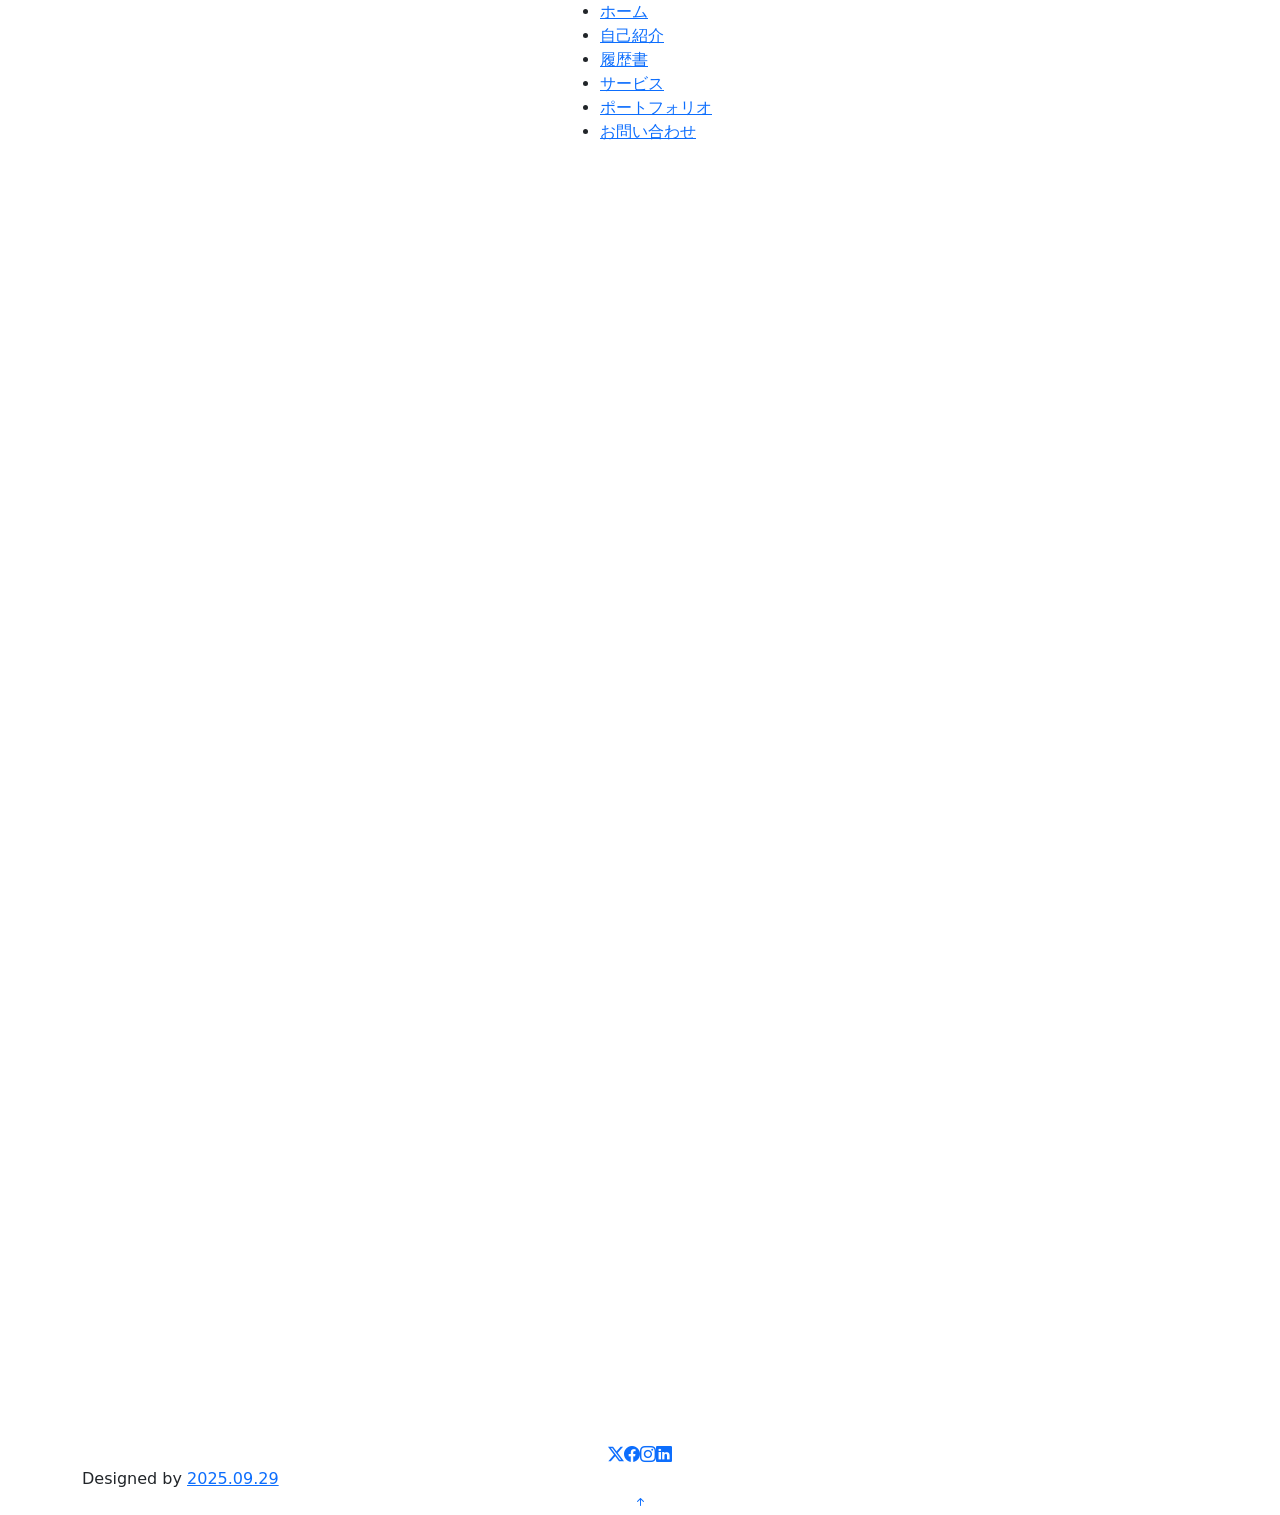
==== index.html @ 62b6b32b "2025/09/30 ポートホリオ完成" ====
<!DOCTYPE html>
<html lang="en">

<head>
  <meta charset="utf-8">
  <meta content="width=device-width, initial-scale=1.0" name="viewport">
  <title>MK-IT</title>
  <meta name="description" content="">
  <meta name="keywords" content="">

  <!-- Favicons -->
  <link href="assets/img/favicon.png" rel="icon">
  <link href="assets/img/apple-touch-icon.png" rel="apple-touch-icon">

  <!-- Fonts -->
  <link href="https://fonts.googleapis.com" rel="preconnect">
  <link href="https://fonts.gstatic.com" rel="preconnect" crossorigin>
  <link href="https://fonts.googleapis.com/css2?family=Roboto:ital,wght@0,100;0,300;0,400;0,500;0,700;0,900;1,100;1,300;1,400;1,500;1,700;1,900&family=Poppins:ital,wght@0,100;0,200;0,300;0,400;0,500;0,600;0,700;0,800;0,900;1,100;1,200;1,300;1,400;1,500;1,600;1,700;1,800;1,900&family=Raleway:ital,wght@0,100;0,200;0,300;0,400;0,500;0,600;0,700;0,800;0,900;1,100;1,200;1,300;1,400;1,500;1,600;1,700;1,800;1,900&display=swap" rel="stylesheet">

  <!-- Vendor CSS Files -->
  <link href="assets/vendor/bootstrap/css/bootstrap.min.css" rel="stylesheet">
  <link href="assets/vendor/bootstrap-icons/bootstrap-icons.css" rel="stylesheet">
  <link href="assets/vendor/aos/aos.css" rel="stylesheet">
  <link href="assets/vendor/swiper/swiper-bundle.min.css" rel="stylesheet">
  <link href="assets/vendor/glightbox/css/glightbox.min.css" rel="stylesheet">

  <!-- Main CSS File -->
  <link href="assets/css/main.css" rel="stylesheet">

  <!-- =======================================================
  * Template Name: Kelly
  * Template URL: https://bootstrapmade.com/kelly-free-bootstrap-cv-resume-html-template/
  * Updated: Aug 07 2024 with Bootstrap v5.3.3
  * Author: BootstrapMade.com
  * License: https://bootstrapmade.com/license/
  ======================================================== -->
</head>

<body class="index-page">

  <header id="header" class="header d-flex align-items-center light-background sticky-top">
    <div class="container-fluid position-relative d-flex align-items-center justify-content-between">

      <a href="index.html" class="logo d-flex align-items-center me-auto me-xl-0">
        <!-- Uncomment the line below if you also wish to use an image logo -->
        <!-- <img src="assets/img/logo.png" alt=""> -->
        <!-- <h1 class="sitename">川津実結</h1> -->
      </a>

      <nav id="navmenu" class="navmenu">
        <ul>
          <li><a href="index.html" class="active">ホーム</a></li>
          <li><a href="about.html">自己紹介</a></li>
          <li><a href="resume.html">履歴書</a></li>
          <li><a href="services.html">サービス</a></li>
          <li><a href="portfolio.html">ポートフォリオ</a></li>
          <li><a href="contact.html">お問い合わせ</a></li>
        </ul>
        <i class="mobile-nav-toggle d-xl-none bi bi-list"></i>
      </nav>

      <div class="header-social-links">
        <!-- <a href="#" class="twitter"><i class="bi bi-twitter-x"></i></a>
        <a href="#" class="facebook"><i class="bi bi-facebook"></i></a>
        <a href="#" class="instagram"><i class="bi bi-instagram"></i></a>
        <a href="#" class="linkedin"><i class="bi bi-linkedin"></i></a> -->
      </div>
    </div>
  </header>

  <main class="main">

    <!-- Hero Section -->
    <section id="hero" class="hero section">

      <img src="assets/img/hero-bg.jpg" alt="" data-aos="fade-in">

      <div class="container text-center" data-aos="zoom-out" data-aos-delay="100">
        <div class="row justify-content-center">
          <div class="col-lg-8">
            <h2>川津実結</h2>
            <p>元バックオフィス責任者からエンジニアへ｜ビジネス視点 × 技術力</p>
            <a href="about.html" class="btn-get-started">自己紹介</a>
          </div>
        </div>
      </div>

    </section><!-- /Hero Section -->

  </main>

  <footer id="footer" class="footer light-background">

    <div class="container">
      <!-- <div class="copyright text-center ">
        <p>© <span>Copyright</span> <strong class="px-1 sitename">Kelly</strong> <span>All Rights Reserved<br></span></p>
      </div> -->
      <div class="social-links d-flex justify-content-center">
        <a href=""><i class="bi bi-twitter-x"></i></a>
        <a href=""><i class="bi bi-facebook"></i></a>
        <a href=""><i class="bi bi-instagram"></i></a>
        <a href=""><i class="bi bi-linkedin"></i></a>
      </div>
      <div class="credits">
        <!-- All the links in the footer should remain intact. -->
        <!-- You can delete the links only if you've purchased the pro version. -->
        <!-- Licensing information: https://bootstrapmade.com/license/ -->
        <!-- Purchase the pro version with working PHP/AJAX contact form: [buy-url] -->
        Designed by <a href="https://bootstrapmade.com/">2025.09.29</a>
      </div>
    </div>

  </footer>

  <!-- Scroll Top -->
  <a href="#" id="scroll-top" class="scroll-top d-flex align-items-center justify-content-center"><i class="bi bi-arrow-up-short"></i></a>

  <!-- Preloader -->
  <div id="preloader"></div>

  <!-- Vendor JS Files -->
  <script src="assets/vendor/bootstrap/js/bootstrap.bundle.min.js"></script>
  <script src="assets/vendor/php-email-form/validate.js"></script>
  <script src="assets/vendor/aos/aos.js"></script>
  <script src="assets/vendor/waypoints/noframework.waypoints.js"></script>
  <script src="assets/vendor/purecounter/purecounter_vanilla.js"></script>
  <script src="assets/vendor/swiper/swiper-bundle.min.js"></script>
  <script src="assets/vendor/glightbox/js/glightbox.min.js"></script>
  <script src="assets/vendor/imagesloaded/imagesloaded.pkgd.min.js"></script>
  <script src="assets/vendor/isotope-layout/isotope.pkgd.min.js"></script>

  <!-- Main JS File -->
  <script src="assets/js/main.js"></script>

</body>

</html>
---- assets/css/main.css ----
/**
* Template Name: Kelly
* Template URL: https://bootstrapmade.com/kelly-free-bootstrap-cv-resume-html-template/
* Updated: Aug 07 2024 with Bootstrap v5.3.3
* Author: BootstrapMade.com
* License: https://bootstrapmade.com/license/
*/

/*--------------------------------------------------------------
# Font & Color Variables
# Help: https://bootstrapmade.com/color-system/
--------------------------------------------------------------*/
/* Fonts */
:root {
  --default-font: "Roboto",  system-ui, -apple-system, "Segoe UI", Roboto, "Helvetica Neue", Arial, "Noto Sans", "Liberation Sans", sans-serif, "Apple Color Emoji", "Segoe UI Emoji", "Segoe UI Symbol", "Noto Color Emoji";
  --heading-font: "Raleway",  sans-serif;
  --nav-font: "Poppins",  sans-serif;
}

/* Global Colors - The following color variables are used throughout the website. Updating them here will change the color scheme of the entire website */
:root { 
  --background-color: #ffffff; /* Background color for the entire website, including individual sections */
  --default-color: #444444; /* Default color used for the majority of the text content across the entire website */
  --heading-color: #222222; /* Color for headings, subheadings and title throughout the website */
  --accent-color: #34b7a7; /* Accent color that represents your brand on the website. It's used for buttons, links, and other elements that need to stand out */
  --surface-color: #ffffff; /* The surface color is used as a background of boxed elements within sections, such as cards, icon boxes, or other elements that require a visual separation from the global background. */
  --contrast-color: #ffffff; /* Contrast color for text, ensuring readability against backgrounds of accent, heading, or default colors. */
}

/* Nav Menu Colors - The following color variables are used specifically for the navigation menu. They are separate from the global colors to allow for more customization options */
:root {
  --nav-color: #444444;  /* The default color of the main navmenu links */
  --nav-hover-color: #34b7a7; /* Applied to main navmenu links when they are hovered over or active */
  --nav-mobile-background-color: #ffffff; /* Used as the background color for mobile navigation menu */
  --nav-dropdown-background-color: #ffffff; /* Used as the background color for dropdown items that appear when hovering over primary navigation items */
  --nav-dropdown-color: #444444; /* Used for navigation links of the dropdown items in the navigation menu. */
  --nav-dropdown-hover-color: #34b7a7; /* Similar to --nav-hover-color, this color is applied to dropdown navigation links when they are hovered over. */
}

/* Color Presets - These classes override global colors when applied to any section or element, providing reuse of the sam color scheme. */

.light-background {
  --background-color: #e9e8e6;
  --surface-color: #ffffff;
}

.dark-background {
  --background-color: #060606;
  --default-color: #ffffff;
  --heading-color: #ffffff;
  --surface-color: #252525;
  --contrast-color: #ffffff;
}

/* Smooth scroll */
:root {
  scroll-behavior: smooth;
}

/*--------------------------------------------------------------
# General Styling & Shared Classes
--------------------------------------------------------------*/
body {
  color: var(--default-color);
  background-color: var(--background-color);
  font-family: var(--default-font);
}

a {
  color: var(--accent-color);
  text-decoration: none;
  transition: 0.3s;
}

a:hover {
  color: color-mix(in srgb, var(--accent-color), transparent 25%);
  text-decoration: none;
}

h1,
h2,
h3,
h4,
h5,
h6 {
  color: var(--heading-color);
  font-family: var(--heading-font);
}

/* PHP Email Form Messages
------------------------------*/
.php-email-form .error-message {
  display: none;
  background: #df1529;
  color: #ffffff;
  text-align: left;
  padding: 15px;
  margin-bottom: 24px;
  font-weight: 600;
}

.php-email-form .sent-message {
  display: none;
  color: #ffffff;
  background: #059652;
  text-align: center;
  padding: 15px;
  margin-bottom: 24px;
  font-weight: 600;
}

.php-email-form .loading {
  display: none;
  background: var(--surface-color);
  text-align: center;
  padding: 15px;
  margin-bottom: 24px;
}

.php-email-form .loading:before {
  content: "";
  display: inline-block;
  border-radius: 50%;
  width: 24px;
  height: 24px;
  margin: 0 10px -6px 0;
  border: 3px solid var(--accent-color);
  border-top-color: var(--surface-color);
  animation: php-email-form-loading 1s linear infinite;
}

@keyframes php-email-form-loading {
  0% {
    transform: rotate(0deg);
  }

  100% {
    transform: rotate(360deg);
  }
}

/*--------------------------------------------------------------
# Global Header
--------------------------------------------------------------*/
.header {
  color: var(--default-color);
  background-color: var(--background-color);
  padding: 15px 0;
  transition: all 0.5s;
  z-index: 997;
  box-shadow: 0px 0 18px rgba(0, 0, 0, 0.1);
}

.header .logo {
  line-height: 1;
}

.header .logo img {
  max-height: 36px;
  margin-right: 8px;
}

.header .logo h1 {
  font-size: 32px;
  margin: 0;
  font-weight: 300;
  text-transform: uppercase;
  color: var(--heading-color);
}

.header .header-social-links {
  padding-right: 15px;
}

.header .header-social-links a {
  color: color-mix(in srgb, var(--default-color), transparent 40%);
  padding-left: 6px;
  display: inline-block;
  transition: 0.3s;
  font-size: 16px;
}

.header .header-social-links a:hover {
  color: var(--accent-color);
}

.header .header-social-links a i {
  line-height: 0px;
}

@media (max-width: 1200px) {
  .header .logo {
    order: 1;
  }

  .header .header-social-links {
    order: 2;
  }

  .header .navmenu {
    order: 3;
  }
}

/*--------------------------------------------------------------
# Navigation Menu
--------------------------------------------------------------*/
/* Desktop Navigation */
@media (min-width: 1200px) {
  .navmenu {
    padding: 0;
  }

  .navmenu ul {
    margin: 0;
    padding: 0;
    display: flex;
    list-style: none;
    align-items: center;
  }

  .navmenu li {
    position: relative;
  }

  .navmenu>ul>li {
    white-space: nowrap;
    padding: 15px 14px;
  }

  .navmenu>ul>li:last-child {
    padding-right: 0;
  }

  .navmenu a,
  .navmenu a:focus {
    color: var(--nav-color);
    font-size: 15px;
    padding: 0 2px;
    font-family: var(--nav-font);
    font-weight: 400;
    display: flex;
    align-items: center;
    justify-content: space-between;
    white-space: nowrap;
    transition: 0.3s;
    position: relative;
  }

  .navmenu a i,
  .navmenu a:focus i {
    font-size: 12px;
    line-height: 0;
    margin-left: 5px;
    transition: 0.3s;
  }

  .navmenu>ul>li>a:before {
    content: "";
    position: absolute;
    height: 2px;
    bottom: -6px;
    left: 0;
    background-color: var(--nav-hover-color);
    visibility: hidden;
    width: 0px;
    transition: all 0.3s ease-in-out 0s;
  }

  .navmenu a:hover:before,
  .navmenu li:hover>a:before,
  .navmenu .active:before {
    visibility: visible;
    width: 25px;
  }

  .navmenu li:hover>a,
  .navmenu .active,
  .navmenu .active:focus {
    color: var(--nav-hover-color);
  }

  .navmenu .dropdown ul {
    margin: 0;
    padding: 10px 0;
    background: var(--nav-dropdown-background-color);
    display: block;
    position: absolute;
    visibility: hidden;
    left: 14px;
    top: 130%;
    opacity: 0;
    transition: 0.3s;
    border-radius: 4px;
    z-index: 99;
    box-shadow: 0px 0px 30px rgba(0, 0, 0, 0.1);
  }

  .navmenu .dropdown ul li {
    min-width: 200px;
  }

  .navmenu .dropdown ul a {
    padding: 10px 20px;
    font-size: 15px;
    text-transform: none;
    color: var(--nav-dropdown-color);
  }

  .navmenu .dropdown ul a i {
    font-size: 12px;
  }

  .navmenu .dropdown ul a:hover,
  .navmenu .dropdown ul .active:hover,
  .navmenu .dropdown ul li:hover>a {
    color: var(--nav-dropdown-hover-color);
  }

  .navmenu .dropdown:hover>ul {
    opacity: 1;
    top: 100%;
    visibility: visible;
  }

  .navmenu .dropdown .dropdown ul {
    top: 0;
    left: -90%;
    visibility: hidden;
  }

  .navmenu .dropdown .dropdown:hover>ul {
    opacity: 1;
    top: 0;
    left: -100%;
    visibility: visible;
  }
}

/* Mobile Navigation */
@media (max-width: 1199px) {
  .mobile-nav-toggle {
    color: var(--nav-color);
    font-size: 28px;
    line-height: 0;
    margin-right: 10px;
    cursor: pointer;
    transition: color 0.3s;
  }

  .navmenu {
    padding: 0;
    z-index: 9997;
  }

  .navmenu ul {
    display: none;
    list-style: none;
    position: absolute;
    inset: 60px 20px 20px 20px;
    padding: 10px 0;
    margin: 0;
    border-radius: 6px;
    background-color: var(--nav-mobile-background-color);
    border: 1px solid color-mix(in srgb, var(--default-color), transparent 90%);
    box-shadow: none;
    overflow-y: auto;
    transition: 0.3s;
    z-index: 9998;
  }

  .navmenu a,
  .navmenu a:focus {
    color: var(--nav-dropdown-color);
    padding: 10px 20px;
    font-family: var(--nav-font);
    font-size: 17px;
    font-weight: 500;
    display: flex;
    align-items: center;
    justify-content: space-between;
    white-space: nowrap;
    transition: 0.3s;
  }

  .navmenu a i,
  .navmenu a:focus i {
    font-size: 12px;
    line-height: 0;
    margin-left: 5px;
    width: 30px;
    height: 30px;
    display: flex;
    align-items: center;
    justify-content: center;
    border-radius: 50%;
    transition: 0.3s;
    background-color: color-mix(in srgb, var(--accent-color), transparent 90%);
  }

  .navmenu a i:hover,
  .navmenu a:focus i:hover {
    background-color: var(--accent-color);
    color: var(--contrast-color);
  }

  .navmenu a:hover,
  .navmenu .active,
  .navmenu .active:focus {
    color: var(--nav-dropdown-hover-color);
  }

  .navmenu .active i,
  .navmenu .active:focus i {
    background-color: var(--accent-color);
    color: var(--contrast-color);
    transform: rotate(180deg);
  }

  .navmenu .dropdown ul {
    position: static;
    display: none;
    z-index: 99;
    padding: 10px 0;
    margin: 10px 20px;
    background-color: var(--nav-dropdown-background-color);
    transition: all 0.5s ease-in-out;
  }

  .navmenu .dropdown ul ul {
    background-color: rgba(33, 37, 41, 0.1);
  }

  .navmenu .dropdown>.dropdown-active {
    display: block;
    background-color: rgba(33, 37, 41, 0.03);
  }

  .mobile-nav-active {
    overflow: hidden;
  }

  .mobile-nav-active .mobile-nav-toggle {
    color: #fff;
    position: absolute;
    font-size: 32px;
    top: 15px;
    right: 15px;
    margin-right: 0;
    z-index: 9999;
  }

  .mobile-nav-active .navmenu {
    position: fixed;
    overflow: hidden;
    inset: 0;
    background: rgba(33, 37, 41, 0.8);
    transition: 0.3s;
  }

  .mobile-nav-active .navmenu>ul {
    display: block;
  }
}

/*--------------------------------------------------------------
# Global Footer
--------------------------------------------------------------*/
.footer {
  color: var(--default-color);
  background-color: var(--background-color);
  font-size: 14px;
  padding: 40px 0;
  position: relative;
}

.footer .copyright p {
  margin-bottom: 0;
}

.footer .social-links {
  margin-top: 20px;
}

.footer .social-links a {
  display: flex;
  align-items: center;
  justify-content: center;
  width: 40px;
  height: 40px;
  border-radius: 50%;
  border: 1px solid color-mix(in srgb, var(--default-color), transparent 50%);
  font-size: 16px;
  color: color-mix(in srgb, var(--default-color), transparent 50%);
  margin: 0 5px;
  transition: 0.3s;
}

.footer .social-links a:hover {
  color: var(--accent-color);
  border-color: var(--accent-color);
}

.footer .credits {
  margin-top: 10px;
  font-size: 13px;
  text-align: center;
}

/*--------------------------------------------------------------
# Preloader
--------------------------------------------------------------*/
#preloader {
  position: fixed;
  inset: 0;
  z-index: 9999;
  overflow: hidden;
  background-color: var(--background-color);
  transition: all 0.6s ease-out;
  width: 100%;
  height: 100vh;
}

#preloader:before,
#preloader:after {
  content: "";
  position: absolute;
  border: 4px solid var(--accent-color);
  border-radius: 50%;
  animation: animate-preloader 2s cubic-bezier(0, 0.2, 0.8, 1) infinite;
}

#preloader:after {
  animation-delay: -0.5s;
}

@keyframes animate-preloader {
  0% {
    width: 10px;
    height: 10px;
    top: calc(50% - 5px);
    left: calc(50% - 5px);
    opacity: 1;
  }

  100% {
    width: 72px;
    height: 72px;
    top: calc(50% - 36px);
    left: calc(50% - 36px);
    opacity: 0;
  }
}

/*--------------------------------------------------------------
# Scroll Top Button
--------------------------------------------------------------*/
.scroll-top {
  position: fixed;
  visibility: hidden;
  opacity: 0;
  right: 15px;
  bottom: -15px;
  z-index: 99999;
  background-color: var(--accent-color);
  width: 44px;
  height: 44px;
  border-radius: 50px;
  transition: all 0.4s;
}

.scroll-top i {
  font-size: 24px;
  color: var(--contrast-color);
  line-height: 0;
}

.scroll-top:hover {
  background-color: color-mix(in srgb, var(--accent-color), transparent 20%);
  color: var(--contrast-color);
}

.scroll-top.active {
  visibility: visible;
  opacity: 1;
  bottom: 15px;
}

/*--------------------------------------------------------------
# Disable aos animation delay on mobile devices
--------------------------------------------------------------*/
@media screen and (max-width: 768px) {
  [data-aos-delay] {
    transition-delay: 0 !important;
  }
}

/*--------------------------------------------------------------
# Global Page Titles & Breadcrumbs
--------------------------------------------------------------*/
.page-title {
  color: var(--default-color);
  background-color: var(--background-color);
  padding: 25px 0;
  position: relative;
  border-bottom: 1px solid color-mix(in srgb, var(--default-color), transparent 85%);
}

.page-title h1 {
  font-size: 24px;
  font-weight: 400;
}

.page-title .breadcrumbs ol {
  display: flex;
  flex-wrap: wrap;
  list-style: none;
  padding: 0;
  margin: 0;
  font-size: 14px;
  font-weight: 400;
}

.page-title .breadcrumbs ol li+li {
  padding-left: 10px;
}

.page-title .breadcrumbs ol li+li::before {
  content: "/";
  display: inline-block;
  padding-right: 10px;
  color: color-mix(in srgb, var(--default-color), transparent 70%);
}

/*--------------------------------------------------------------
# Global Sections
--------------------------------------------------------------*/
section,
.section {
  color: var(--default-color);
  background-color: var(--background-color);
  padding: 60px 0;
  scroll-margin-top: 100px;
  overflow: clip;
}

@media (max-width: 1199px) {

  section,
  .section {
    scroll-margin-top: 66px;
  }
}

/*--------------------------------------------------------------
# Global Section Titles
--------------------------------------------------------------*/
.section-title {
  text-align: center;
  padding-bottom: 60px;
  position: relative;
}

.section-title h2 {
  font-size: 32px;
  font-weight: 700;
  margin-bottom: 20px;
  padding-bottom: 20px;
  position: relative;
}

.section-title h2:after {
  content: "";
  position: absolute;
  display: block;
  width: 50px;
  height: 3px;
  background: var(--accent-color);
  left: 0;
  right: 0;
  bottom: 0;
  margin: auto;
}

.section-title p {
  margin-bottom: 0;
}

/*--------------------------------------------------------------
# Hero Section
--------------------------------------------------------------*/
.hero {
  width: 100%;
  min-height: calc(100vh - 82px);
  position: relative;
  padding: 80px 0;
  display: flex;
  align-items: center;
  justify-content: center;
}

@media (max-width: 1200px) {
  .hero {
    min-height: calc(100vh - 68px);
  }
}

.hero img {
  position: absolute;
  inset: 0;
  display: block;
  width: 100%;
  height: 100%;
  object-fit: cover;
  z-index: 1;
}

.hero .container {
  position: relative;
  z-index: 3;
}

.hero h2 {
  margin: 0;
  font-size: 48px;
  font-weight: 700;
}

.hero p {
  margin: 10px 0 0 0;
  font-size: 24px;
  color: var(--heading-color);
}

.hero .btn-get-started {
  color: var(--contrast-color);
  background: var(--accent-color);
  font-family: var(--heading-font);
  text-transform: uppercase;
  font-weight: 600;
  font-size: 12px;
  letter-spacing: 1px;
  display: inline-block;
  padding: 12px 40px;
  border-radius: 50px;
  transition: 0.5s;
  margin-top: 30px;
}

.hero .btn-get-started:hover {
  background: color-mix(in srgb, var(--accent-color) 90%, white 20%);
}

@media (max-width: 768px) {
  .hero h2 {
    font-size: 32px;
  }

  .hero p {
    font-size: 18px;
  }
}

/*--------------------------------------------------------------
# About Section
--------------------------------------------------------------*/
.about .content h2 {
  font-weight: 700;
  font-size: 24px;
}

.about .content ul {
  list-style: none;
  padding: 0;
}

.about .content ul li {
  margin-bottom: 20px;
  display: flex;
  align-items: center;
}

.about .content ul strong {
  margin-right: 10px;
}

.about .content ul i {
  font-size: 16px;
  margin-right: 5px;
  color: var(--accent-color);
  line-height: 0;
}

/*--------------------------------------------------------------
# Skills Section
--------------------------------------------------------------*/
.skills .progress {
  height: 60px;
  display: block;
  background: none;
  border-radius: 0;
}

.skills .progress .skill {
  color: var(--heading-color);
  padding: 0;
  margin: 0 0 6px 0;
  text-transform: uppercase;
  display: block;
  font-weight: 600;
  font-family: var(--heading-font);
}

.skills .progress .skill .val {
  float: right;
  font-style: normal;
}

.skills .progress-bar-wrap {
  background: color-mix(in srgb, var(--default-color), transparent 90%);
  height: 10px;
}

.skills .progress-bar {
  width: 1px;
  height: 10px;
  transition: 0.9s;
  background-color: var(--accent-color);
}

/*--------------------------------------------------------------
# Stats Section
--------------------------------------------------------------*/
.stats .stats-item {
  padding: 30px;
  width: 100%;
}

.stats .stats-item span {
  color: var(--heading-color);
  font-size: 48px;
  display: block;
  font-weight: 700;
  margin-bottom: 20px;
  padding-bottom: 20px;
  position: relative;
}

.stats .stats-item span:after {
  content: "";
  position: absolute;
  display: block;
  width: 25px;
  height: 3px;
  background: var(--accent-color);
  left: 0;
  right: 0;
  bottom: 0;
  margin: auto;
}

.stats .stats-item p {
  color: color-mix(in srgb, var(--default-color), transparent 40%);
  padding: 0;
  margin: 0;
  font-family: var(--heading-font);
  font-weight: 500;
}

/*--------------------------------------------------------------
# Testimonials Section
--------------------------------------------------------------*/
.testimonials .section-header {
  margin-bottom: 40px;
}

.testimonials .testimonials-carousel,
.testimonials .testimonials-slider {
  overflow: hidden;
}

.testimonials .testimonial-item {
  text-align: center;
}

.testimonials .testimonial-item .testimonial-img {
  width: 120px;
  border-radius: 50%;
  border: 4px solid var(--background-color);
  margin: 0 auto;
}

.testimonials .testimonial-item h3 {
  font-size: 20px;
  font-weight: bold;
  margin: 10px 0 5px 0;
}

.testimonials .testimonial-item h4 {
  font-size: 14px;
  color: color-mix(in srgb, var(--default-color), transparent 40%);
  margin: 0 0 15px 0;
}

.testimonials .testimonial-item .stars {
  margin-bottom: 15px;
}

.testimonials .testimonial-item .stars i {
  color: #ffc107;
  margin: 0 1px;
}

.testimonials .testimonial-item .quote-icon-left,
.testimonials .testimonial-item .quote-icon-right {
  color: color-mix(in srgb, var(--accent-color), transparent 50%);
  font-size: 26px;
  line-height: 0;
}

.testimonials .testimonial-item .quote-icon-left {
  display: inline-block;
  left: -5px;
  position: relative;
}

.testimonials .testimonial-item .quote-icon-right {
  display: inline-block;
  right: -5px;
  position: relative;
  top: 10px;
  transform: scale(-1, -1);
}

.testimonials .testimonial-item p {
  font-style: italic;
  margin: 0 auto 15px auto;
}

.testimonials .swiper-wrapper {
  height: auto;
}

.testimonials .swiper-pagination {
  margin-top: 20px;
  position: relative;
}

.testimonials .swiper-pagination .swiper-pagination-bullet {
  width: 12px;
  height: 12px;
  opacity: 1;
  background-color: color-mix(in srgb, var(--default-color), transparent 85%);
}

.testimonials .swiper-pagination .swiper-pagination-bullet-active {
  background-color: var(--accent-color);
}

@media (min-width: 992px) {
  .testimonials .testimonial-item p {
    width: 80%;
  }
}

/*--------------------------------------------------------------
# Resume Section
--------------------------------------------------------------*/
.resume .resume-title {
  color: var(--heading-color);
  font-size: 26px;
  font-weight: 700;
  margin-top: 20px;
  margin-bottom: 20px;
}

.resume .resume-item {
  padding: 0 0 20px 20px;
  margin-top: -2px;
  border-left: 2px solid var(--accent-color);
  position: relative;
}

.resume .resume-item h4 {
  line-height: 18px;
  font-size: 18px;
  font-weight: 600;
  text-transform: uppercase;
  color: color-mix(in srgb, var(--default-color), transparent 20%);
  margin-bottom: 10px;
}

.resume .resume-item h5 {
  font-size: 16px;
  padding: 5px 15px;
  display: inline-block;
  font-weight: 600;
  margin-bottom: 10px;
}

.resume .resume-item ul {
  padding-left: 20px;
}

.resume .resume-item ul li {
  padding-bottom: 10px;
}

.resume .resume-item:last-child {
  padding-bottom: 0;
}

.resume .resume-item::before {
  content: "";
  position: absolute;
  width: 16px;
  height: 16px;
  border-radius: 50px;
  left: -9px;
  top: 0;
  background: var(--background-color);
  border: 2px solid var(--accent-color);
}

/*--------------------------------------------------------------
# Services Section
--------------------------------------------------------------*/
.services .service-item {
  background-color: var(--surface-color);
  box-shadow: 0px 5px 90px 0px rgba(0, 0, 0, 0.1);
  height: 100%;
  padding: 60px 30px;
  text-align: center;
  transition: 0.3s;
  border-radius: 5px;
}

.services .service-item .icon {
  margin: 0 auto;
  width: 100px;
  height: 100px;
  display: flex;
  align-items: center;
  justify-content: center;
  transition: ease-in-out 0.3s;
  position: relative;
}

.services .service-item .icon i {
  font-size: 36px;
  transition: 0.5s;
  position: relative;
}

.services .service-item .icon svg {
  position: absolute;
  top: 0;
  left: 0;
}

.services .service-item .icon svg path {
  transition: 0.5s;
  fill: color-mix(in srgb, var(--default-color), transparent 95%);
}

.services .service-item h3 {
  font-weight: 700;
  margin: 10px 0 15px 0;
  font-size: 22px;
}

.services .service-item p {
  line-height: 24px;
  font-size: 14px;
  margin-bottom: 0;
}

.services .service-item:hover {
  box-shadow: 0px 5px 35px 0px rgba(0, 0, 0, 0.1);
}

.services .service-item.item-cyan i {
  color: #0dcaf0;
}

.services .service-item.item-cyan:hover .icon i {
  color: #fff;
}

.services .service-item.item-cyan:hover .icon path {
  fill: #0dcaf0;
}

.services .service-item.item-orange i {
  color: #fd7e14;
}

.services .service-item.item-orange:hover .icon i {
  color: #fff;
}

.services .service-item.item-orange:hover .icon path {
  fill: #fd7e14;
}

.services .service-item.item-teal i {
  color: #20c997;
}

.services .service-item.item-teal:hover .icon i {
  color: #fff;
}

.services .service-item.item-teal:hover .icon path {
  fill: #20c997;
}

.services .service-item.item-red i {
  color: #df1529;
}

.services .service-item.item-red:hover .icon i {
  color: #fff;
}

.services .service-item.item-red:hover .icon path {
  fill: #df1529;
}

.services .service-item.item-indigo i {
  color: #6610f2;
}

.services .service-item.item-indigo:hover .icon i {
  color: #fff;
}

.services .service-item.item-indigo:hover .icon path {
  fill: #6610f2;
}

.services .service-item.item-pink i {
  color: #f3268c;
}

.services .service-item.item-pink:hover .icon i {
  color: #fff;
}

.services .service-item.item-pink:hover .icon path {
  fill: #f3268c;
}

/*--------------------------------------------------------------
# Portfolio Section
--------------------------------------------------------------*/
.portfolio .portfolio-filters {
  padding: 0;
  margin: 0 auto 20px auto;
  list-style: none;
  text-align: center;
}

.portfolio .portfolio-filters li {
  cursor: pointer;
  display: inline-block;
  padding: 8px 20px 10px 20px;
  margin: 0;
  font-size: 15px;
  font-weight: 500;
  line-height: 1;
  margin-bottom: 5px;
  border-radius: 50px;
  transition: all 0.3s ease-in-out;
  font-family: var(--heading-font);
}

.portfolio .portfolio-filters li:hover,
.portfolio .portfolio-filters li.filter-active {
  color: var(--contrast-color);
  background-color: var(--accent-color);
}

.portfolio .portfolio-filters li:first-child {
  margin-left: 0;
}

.portfolio .portfolio-filters li:last-child {
  margin-right: 0;
}

@media (max-width: 575px) {
  .portfolio .portfolio-filters li {
    font-size: 14px;
    margin: 0 0 10px 0;
  }
}

.portfolio .portfolio-item {
  position: relative;
  overflow: hidden;
}

.portfolio .portfolio-item .portfolio-info {
  opacity: 0;
  position: absolute;
  left: 12px;
  right: 12px;
  bottom: -100%;
  z-index: 3;
  transition: all ease-in-out 0.5s;
  background: color-mix(in srgb, var(--surface-color), transparent 10%);
  padding: 15px;
}

.portfolio .portfolio-item .portfolio-info h4 {
  font-size: 18px;
  font-weight: 600;
  padding-right: 50px;
}

.portfolio .portfolio-item .portfolio-info p {
  color: color-mix(in srgb, var(--default-color), transparent 30%);
  font-size: 14px;
  margin-bottom: 0;
  padding-right: 50px;
}

.portfolio .portfolio-item .portfolio-info .preview-link,
.portfolio .portfolio-item .portfolio-info .details-link {
  position: absolute;
  right: 50px;
  font-size: 24px;
  top: calc(50% - 14px);
  color: color-mix(in srgb, var(--default-color), transparent 30%);
  transition: 0.3s;
  line-height: 0;
}

.portfolio .portfolio-item .portfolio-info .preview-link:hover,
.portfolio .portfolio-item .portfolio-info .details-link:hover {
  color: var(--accent-color);
}

.portfolio .portfolio-item .portfolio-info .details-link {
  right: 14px;
  font-size: 28px;
}

.portfolio .portfolio-item:hover .portfolio-info {
  opacity: 1;
  bottom: 0;
}

/*--------------------------------------------------------------
# Portfolio Details Section
--------------------------------------------------------------*/
.portfolio-details .portfolio-details-slider img {
  width: 100%;
}

.portfolio-details .portfolio-details-slider .swiper-pagination {
  margin-top: 20px;
  position: relative;
}

.portfolio-details .portfolio-details-slider .swiper-pagination .swiper-pagination-bullet {
  width: 12px;
  height: 12px;
  background-color: color-mix(in srgb, var(--default-color), transparent 85%);
  opacity: 1;
}

.portfolio-details .portfolio-details-slider .swiper-pagination .swiper-pagination-bullet-active {
  background-color: var(--accent-color);
}

.portfolio-details .portfolio-info {
  background-color: var(--surface-color);
  padding: 30px;
  box-shadow: 0px 0 30px rgba(0, 0, 0, 0.1);
}

.portfolio-details .portfolio-info h3 {
  font-size: 22px;
  font-weight: 700;
  margin-bottom: 20px;
  padding-bottom: 20px;
  border-bottom: 1px solid color-mix(in srgb, var(--default-color), transparent 85%);
}

.portfolio-details .portfolio-info ul {
  list-style: none;
  padding: 0;
  font-size: 15px;
}

.portfolio-details .portfolio-info ul li+li {
  margin-top: 10px;
}

.portfolio-details .portfolio-description {
  padding-top: 30px;
}

.portfolio-details .portfolio-description h2 {
  font-size: 26px;
  font-weight: 700;
  margin-bottom: 20px;
}

.portfolio-details .portfolio-description p {
  padding: 0;
  color: color-mix(in srgb, var(--default-color), transparent 30%);
}

/*--------------------------------------------------------------
# Contact Section
--------------------------------------------------------------*/
.contact .info-wrap {
  background-color: var(--surface-color);
  box-shadow: 0px 0px 20px rgba(0, 0, 0, 0.1);
  padding: 30px;
}

@media (max-width: 575px) {
  .contact .info-wrap {
    padding: 20px;
  }
}

.contact .info-item {
  margin-bottom: 40px;
}

.contact .info-item i {
  font-size: 20px;
  color: var(--accent-color);
  background: color-mix(in srgb, var(--accent-color), transparent 92%);
  width: 44px;
  height: 44px;
  display: flex;
  justify-content: center;
  align-items: center;
  border-radius: 50px;
  transition: all 0.3s ease-in-out;
  margin-right: 15px;
}

.contact .info-item h3 {
  padding: 0;
  font-size: 18px;
  font-weight: 700;
  margin-bottom: 5px;
}

.contact .info-item p {
  padding: 0;
  margin-bottom: 0;
  font-size: 14px;
}

.contact .info-item:hover i {
  background: var(--accent-color);
  color: var(--contrast-color);
}

.contact .php-email-form {
  background-color: var(--surface-color);
  height: 100%;
  padding: 30px;
  box-shadow: 0px 0px 20px rgba(0, 0, 0, 0.1);
}

@media (max-width: 575px) {
  .contact .php-email-form {
    padding: 20px;
  }
}

.contact .php-email-form input[type=text],
.contact .php-email-form input[type=email],
.contact .php-email-form textarea {
  font-size: 14px;
  padding: 10px 15px;
  box-shadow: none;
  border-radius: 0;
  color: var(--default-color);
  background-color: var(--surface-color);
  border-color: color-mix(in srgb, var(--default-color), transparent 80%);
}

.contact .php-email-form input[type=text]:focus,
.contact .php-email-form input[type=email]:focus,
.contact .php-email-form textarea:focus {
  border-color: var(--accent-color);
}

.contact .php-email-form input[type=text]::placeholder,
.contact .php-email-form input[type=email]::placeholder,
.contact .php-email-form textarea::placeholder {
  color: color-mix(in srgb, var(--default-color), transparent 70%);
}

.contact .php-email-form button[type=submit] {
  color: var(--contrast-color);
  background: var(--accent-color);
  border: 0;
  padding: 10px 30px;
  transition: 0.4s;
  border-radius: 50px;
}

.contact .php-email-form button[type=submit]:hover {
  background: color-mix(in srgb, var(--accent-color), transparent 25%);
}

/*--------------------------------------------------------------
# Starter Section Section
--------------------------------------------------------------*/
.starter-section {
  /* Add your styles here */
}
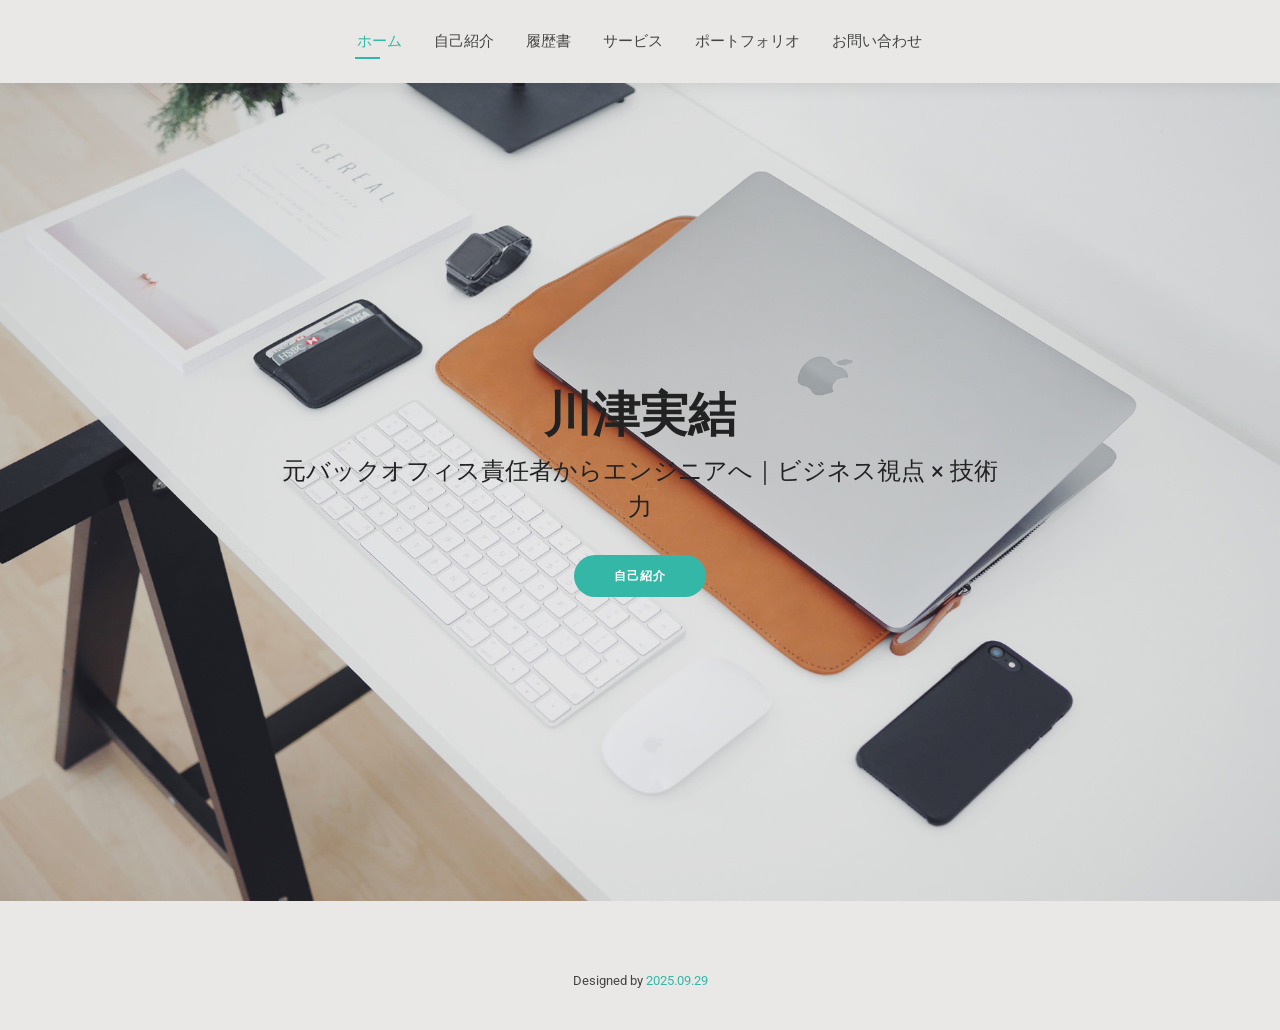
==== commit e7056e0f: "HTMLファイルの構造を整理し、各ページの内容を更新。特に自己紹介、履歴書、ポートフォリオセクションの情報を充実させ、UXを向上させました。" ====
--- a/index.html
+++ b/index.html
@@ -1,137 +1,140 @@
-<!DOCTYPE html>
-<html lang="en">
-
-<head>
-  <meta charset="utf-8">
-  <meta content="width=device-width, initial-scale=1.0" name="viewport">
-  <title>MK-IT</title>
-  <meta name="description" content="">
-  <meta name="keywords" content="">
-
-  <!-- Favicons -->
-  <link href="assets/img/favicon.png" rel="icon">
-  <link href="assets/img/apple-touch-icon.png" rel="apple-touch-icon">
-
-  <!-- Fonts -->
-  <link href="https://fonts.googleapis.com" rel="preconnect">
-  <link href="https://fonts.gstatic.com" rel="preconnect" crossorigin>
-  <link href="https://fonts.googleapis.com/css2?family=Roboto:ital,wght@0,100;0,300;0,400;0,500;0,700;0,900;1,100;1,300;1,400;1,500;1,700;1,900&family=Poppins:ital,wght@0,100;0,200;0,300;0,400;0,500;0,600;0,700;0,800;0,900;1,100;1,200;1,300;1,400;1,500;1,600;1,700;1,800;1,900&family=Raleway:ital,wght@0,100;0,200;0,300;0,400;0,500;0,600;0,700;0,800;0,900;1,100;1,200;1,300;1,400;1,500;1,600;1,700;1,800;1,900&display=swap" rel="stylesheet">
-
-  <!-- Vendor CSS Files -->
-  <link href="assets/vendor/bootstrap/css/bootstrap.min.css" rel="stylesheet">
-  <link href="assets/vendor/bootstrap-icons/bootstrap-icons.css" rel="stylesheet">
-  <link href="assets/vendor/aos/aos.css" rel="stylesheet">
-  <link href="assets/vendor/swiper/swiper-bundle.min.css" rel="stylesheet">
-  <link href="assets/vendor/glightbox/css/glightbox.min.css" rel="stylesheet">
-
-  <!-- Main CSS File -->
-  <link href="assets/css/main.css" rel="stylesheet">
-
-  <!-- =======================================================
-  * Template Name: Kelly
-  * Template URL: https://bootstrapmade.com/kelly-free-bootstrap-cv-resume-html-template/
-  * Updated: Aug 07 2024 with Bootstrap v5.3.3
-  * Author: BootstrapMade.com
-  * License: https://bootstrapmade.com/license/
-  ======================================================== -->
-</head>
-
-<body class="index-page">
-
-  <header id="header" class="header d-flex align-items-center light-background sticky-top">
-    <div class="container-fluid position-relative d-flex align-items-center justify-content-between">
-
-      <a href="index.html" class="logo d-flex align-items-center me-auto me-xl-0">
-        <!-- Uncomment the line below if you also wish to use an image logo -->
-        <!-- <img src="assets/img/logo.png" alt=""> -->
-        <!-- <h1 class="sitename">川津実結</h1> -->
-      </a>
-
-      <nav id="navmenu" class="navmenu">
-        <ul>
-          <li><a href="index.html" class="active">ホーム</a></li>
-          <li><a href="about.html">自己紹介</a></li>
-          <li><a href="resume.html">履歴書</a></li>
-          <li><a href="services.html">サービス</a></li>
-          <li><a href="portfolio.html">ポートフォリオ</a></li>
-          <li><a href="contact.html">お問い合わせ</a></li>
-        </ul>
-        <i class="mobile-nav-toggle d-xl-none bi bi-list"></i>
-      </nav>
-
-      <div class="header-social-links">
-        <!-- <a href="#" class="twitter"><i class="bi bi-twitter-x"></i></a>
-        <a href="#" class="facebook"><i class="bi bi-facebook"></i></a>
-        <a href="#" class="instagram"><i class="bi bi-instagram"></i></a>
-        <a href="#" class="linkedin"><i class="bi bi-linkedin"></i></a> -->
-      </div>
-    </div>
-  </header>
-
-  <main class="main">
-
-    <!-- Hero Section -->
-    <section id="hero" class="hero section">
-
-      <img src="assets/img/hero-bg.jpg" alt="" data-aos="fade-in">
-
-      <div class="container text-center" data-aos="zoom-out" data-aos-delay="100">
-        <div class="row justify-content-center">
-          <div class="col-lg-8">
-            <h2>川津実結</h2>
-            <p>元バックオフィス責任者からエンジニアへ｜ビジネス視点 × 技術力</p>
-            <a href="about.html" class="btn-get-started">自己紹介</a>
-          </div>
-        </div>
-      </div>
-
-    </section><!-- /Hero Section -->
-
-  </main>
-
-  <footer id="footer" class="footer light-background">
-
-    <div class="container">
-      <!-- <div class="copyright text-center ">
-        <p>© <span>Copyright</span> <strong class="px-1 sitename">Kelly</strong> <span>All Rights Reserved<br></span></p>
-      </div> -->
-      <div class="social-links d-flex justify-content-center">
-        <a href=""><i class="bi bi-twitter-x"></i></a>
-        <a href=""><i class="bi bi-facebook"></i></a>
-        <a href=""><i class="bi bi-instagram"></i></a>
-        <a href=""><i class="bi bi-linkedin"></i></a>
-      </div>
-      <div class="credits">
-        <!-- All the links in the footer should remain intact. -->
-        <!-- You can delete the links only if you've purchased the pro version. -->
-        <!-- Licensing information: https://bootstrapmade.com/license/ -->
-        <!-- Purchase the pro version with working PHP/AJAX contact form: [buy-url] -->
-        Designed by <a href="https://bootstrapmade.com/">2025.09.29</a>
-      </div>
-    </div>
-
-  </footer>
-
-  <!-- Scroll Top -->
-  <a href="#" id="scroll-top" class="scroll-top d-flex align-items-center justify-content-center"><i class="bi bi-arrow-up-short"></i></a>
-
-  <!-- Preloader -->
-  <div id="preloader"></div>
-
-  <!-- Vendor JS Files -->
-  <script src="assets/vendor/bootstrap/js/bootstrap.bundle.min.js"></script>
-  <script src="assets/vendor/php-email-form/validate.js"></script>
-  <script src="assets/vendor/aos/aos.js"></script>
-  <script src="assets/vendor/waypoints/noframework.waypoints.js"></script>
-  <script src="assets/vendor/purecounter/purecounter_vanilla.js"></script>
-  <script src="assets/vendor/swiper/swiper-bundle.min.js"></script>
-  <script src="assets/vendor/glightbox/js/glightbox.min.js"></script>
-  <script src="assets/vendor/imagesloaded/imagesloaded.pkgd.min.js"></script>
-  <script src="assets/vendor/isotope-layout/isotope.pkgd.min.js"></script>
-
-  <!-- Main JS File -->
-  <script src="assets/js/main.js"></script>
-
-</body>
-
+<!DOCTYPE html>
+<html lang="en">
+
+<head>
+  <meta charset="utf-8">
+  <meta content="width=device-width, initial-scale=1.0" name="viewport">
+  <title>MK-IT</title>
+  <meta name="description" content="">
+  <meta name="keywords" content="">
+
+  <!-- Favicons -->
+  <link href="assets/img/favicon.ico" rel="icon" sizes="any">
+  <link href="assets/img/favicon-16x16.png" rel="icon" type="image/png" sizes="16x16">
+  <link href="assets/img/favicon-32x32.png" rel="icon" type="image/png" sizes="32x32">
+  <link href="assets/img/apple-touch-icon.png" rel="apple-touch-icon">
+  <link href="assets/img/site.webmanifest" rel="manifest">
+
+  <!-- Fonts -->
+  <link href="https://fonts.googleapis.com" rel="preconnect">
+  <link href="https://fonts.gstatic.com" rel="preconnect" crossorigin>
+  <link href="https://fonts.googleapis.com/css2?family=Roboto:ital,wght@0,100;0,300;0,400;0,500;0,700;0,900;1,100;1,300;1,400;1,500;1,700;1,900&family=Poppins:ital,wght@0,100;0,200;0,300;0,400;0,500;0,600;0,700;0,800;0,900;1,100;1,200;1,300;1,400;1,500;1,600;1,700;1,800;1,900&family=Raleway:ital,wght@0,100;0,200;0,300;0,400;0,500;0,600;0,700;0,800;0,900;1,100;1,200;1,300;1,400;1,500;1,600;1,700;1,800;1,900&display=swap" rel="stylesheet">
+
+  <!-- Vendor CSS Files -->
+  <link href="assets/vendor/bootstrap/css/bootstrap.min.css" rel="stylesheet">
+  <link href="assets/vendor/bootstrap-icons/bootstrap-icons.css" rel="stylesheet">
+  <link href="assets/vendor/aos/aos.css" rel="stylesheet">
+  <link href="assets/vendor/swiper/swiper-bundle.min.css" rel="stylesheet">
+  <link href="assets/vendor/glightbox/css/glightbox.min.css" rel="stylesheet">
+
+  <!-- Main CSS File -->
+  <link href="assets/css/main.css" rel="stylesheet">
+
+  <!-- =======================================================
+  * Template Name: Kelly
+  * Template URL: https://bootstrapmade.com/kelly-free-bootstrap-cv-resume-html-template/
+  * Updated: Aug 07 2024 with Bootstrap v5.3.3
+  * Author: BootstrapMade.com
+  * License: https://bootstrapmade.com/license/
+  ======================================================== -->
+</head>
+
+<body class="index-page">
+
+  <header id="header" class="header d-flex align-items-center light-background sticky-top">
+    <div class="container-fluid position-relative d-flex align-items-center justify-content-between">
+
+      <a href="index.html" class="logo d-flex align-items-center me-auto me-xl-0">
+        <!-- Uncomment the line below if you also wish to use an image logo -->
+        <!-- <img src="assets/img/logo.png" alt=""> -->
+        <!-- <h1 class="sitename">川津実結</h1> -->
+      </a>
+
+      <nav id="navmenu" class="navmenu">
+        <ul>
+          <li><a href="index.html" class="active">ホーム</a></li>
+          <li><a href="about.html">自己紹介</a></li>
+          <li><a href="resume.html">履歴書</a></li>
+          <li><a href="services.html">サービス</a></li>
+          <li><a href="portfolio.html">ポートフォリオ</a></li>
+          <li><a href="contact.html">お問い合わせ</a></li>
+        </ul>
+        <i class="mobile-nav-toggle d-xl-none bi bi-list"></i>
+      </nav>
+
+      <div class="header-social-links">
+        <!-- <a href="#" class="twitter"><i class="bi bi-twitter-x"></i></a>
+        <a href="#" class="facebook"><i class="bi bi-facebook"></i></a>
+        <a href="#" class="instagram"><i class="bi bi-instagram"></i></a>
+        <a href="#" class="linkedin"><i class="bi bi-linkedin"></i></a> -->
+      </div>
+    </div>
+  </header>
+
+  <main class="main">
+
+    <!-- Hero Section -->
+    <section id="hero" class="hero section">
+
+      <img src="assets/img/hero-bg.jpg" alt="" data-aos="fade-in">
+
+      <div class="container text-center" data-aos="zoom-out" data-aos-delay="100">
+        <div class="row justify-content-center">
+          <div class="col-lg-8">
+            <h2>川津実結</h2>
+            <p>元バックオフィス責任者からエンジニアへ｜ビジネス視点 × 技術力</p>
+            <a href="about.html" class="btn-get-started">自己紹介</a>
+          </div>
+        </div>
+      </div>
+
+    </section><!-- /Hero Section -->
+
+  </main>
+
+  <footer id="footer" class="footer light-background">
+
+    <div class="container">
+      <!-- <div class="copyright text-center ">
+        <p>© <span>Copyright</span> <strong class="px-1 sitename">Kelly</strong> <span>All Rights Reserved<br></span></p>
+      </div> -->
+      <div class="social-links d-flex justify-content-center">
+        <!-- <a href=""><i class="bi bi-twitter-x"></i></a>
+        <a href=""><i class="bi bi-facebook"></i></a>
+        <a href=""><i class="bi bi-instagram"></i></a>
+        <a href=""><i class="bi bi-linkedin"></i></a> -->
+      </div>
+      <div class="credits">
+        <!-- All the links in the footer should remain intact. -->
+        <!-- You can delete the links only if you've purchased the pro version. -->
+        <!-- Licensing information: https://bootstrapmade.com/license/ -->
+        <!-- Purchase the pro version with working PHP/AJAX contact form: [buy-url] -->
+        Designed by <a href="https://bootstrapmade.com/">2025.09.29</a>
+      </div>
+    </div>
+
+  </footer>
+
+  <!-- Scroll Top -->
+  <a href="#" id="scroll-top" class="scroll-top d-flex align-items-center justify-content-center"><i class="bi bi-arrow-up-short"></i></a>
+
+  <!-- Preloader -->
+  <div id="preloader"></div>
+
+  <!-- Vendor JS Files -->
+  <script src="assets/vendor/bootstrap/js/bootstrap.bundle.min.js"></script>
+  <script src="assets/vendor/php-email-form/validate.js"></script>
+  <script src="assets/vendor/aos/aos.js"></script>
+  <script src="assets/vendor/waypoints/noframework.waypoints.js"></script>
+  <script src="assets/vendor/purecounter/purecounter_vanilla.js"></script>
+  <script src="assets/vendor/swiper/swiper-bundle.min.js"></script>
+  <script src="assets/vendor/glightbox/js/glightbox.min.js"></script>
+  <script src="assets/vendor/imagesloaded/imagesloaded.pkgd.min.js"></script>
+  <script src="assets/vendor/isotope-layout/isotope.pkgd.min.js"></script>
+
+  <!-- Main JS File -->
+  <script src="assets/js/main.js"></script>
+
+</body>
+
 </html>
--- a/assets/css/main.css
+++ b/assets/css/main.css
@@ -1,1423 +1,1448 @@
-/**
-* Template Name: Kelly
-* Template URL: https://bootstrapmade.com/kelly-free-bootstrap-cv-resume-html-template/
-* Updated: Aug 07 2024 with Bootstrap v5.3.3
-* Author: BootstrapMade.com
-* License: https://bootstrapmade.com/license/
-*/
-
-/*--------------------------------------------------------------
-# Font & Color Variables
-# Help: https://bootstrapmade.com/color-system/
---------------------------------------------------------------*/
-/* Fonts */
-:root {
-  --default-font: "Roboto",  system-ui, -apple-system, "Segoe UI", Roboto, "Helvetica Neue", Arial, "Noto Sans", "Liberation Sans", sans-serif, "Apple Color Emoji", "Segoe UI Emoji", "Segoe UI Symbol", "Noto Color Emoji";
-  --heading-font: "Raleway",  sans-serif;
-  --nav-font: "Poppins",  sans-serif;
-}
-
-/* Global Colors - The following color variables are used throughout the website. Updating them here will change the color scheme of the entire website */
-:root { 
-  --background-color: #ffffff; /* Background color for the entire website, including individual sections */
-  --default-color: #444444; /* Default color used for the majority of the text content across the entire website */
-  --heading-color: #222222; /* Color for headings, subheadings and title throughout the website */
-  --accent-color: #34b7a7; /* Accent color that represents your brand on the website. It's used for buttons, links, and other elements that need to stand out */
-  --surface-color: #ffffff; /* The surface color is used as a background of boxed elements within sections, such as cards, icon boxes, or other elements that require a visual separation from the global background. */
-  --contrast-color: #ffffff; /* Contrast color for text, ensuring readability against backgrounds of accent, heading, or default colors. */
-}
-
-/* Nav Menu Colors - The following color variables are used specifically for the navigation menu. They are separate from the global colors to allow for more customization options */
-:root {
-  --nav-color: #444444;  /* The default color of the main navmenu links */
-  --nav-hover-color: #34b7a7; /* Applied to main navmenu links when they are hovered over or active */
-  --nav-mobile-background-color: #ffffff; /* Used as the background color for mobile navigation menu */
-  --nav-dropdown-background-color: #ffffff; /* Used as the background color for dropdown items that appear when hovering over primary navigation items */
-  --nav-dropdown-color: #444444; /* Used for navigation links of the dropdown items in the navigation menu. */
-  --nav-dropdown-hover-color: #34b7a7; /* Similar to --nav-hover-color, this color is applied to dropdown navigation links when they are hovered over. */
-}
-
-/* Color Presets - These classes override global colors when applied to any section or element, providing reuse of the sam color scheme. */
-
-.light-background {
-  --background-color: #e9e8e6;
-  --surface-color: #ffffff;
-}
-
-.dark-background {
-  --background-color: #060606;
-  --default-color: #ffffff;
-  --heading-color: #ffffff;
-  --surface-color: #252525;
-  --contrast-color: #ffffff;
-}
-
-/* Smooth scroll */
-:root {
-  scroll-behavior: smooth;
-}
-
-/*--------------------------------------------------------------
-# General Styling & Shared Classes
---------------------------------------------------------------*/
-body {
-  color: var(--default-color);
-  background-color: var(--background-color);
-  font-family: var(--default-font);
-}
-
-a {
-  color: var(--accent-color);
-  text-decoration: none;
-  transition: 0.3s;
-}
-
-a:hover {
-  color: color-mix(in srgb, var(--accent-color), transparent 25%);
-  text-decoration: none;
-}
-
-h1,
-h2,
-h3,
-h4,
-h5,
-h6 {
-  color: var(--heading-color);
-  font-family: var(--heading-font);
-}
-
-/* PHP Email Form Messages
-------------------------------*/
-.php-email-form .error-message {
-  display: none;
-  background: #df1529;
-  color: #ffffff;
-  text-align: left;
-  padding: 15px;
-  margin-bottom: 24px;
-  font-weight: 600;
-}
-
-.php-email-form .sent-message {
-  display: none;
-  color: #ffffff;
-  background: #059652;
-  text-align: center;
-  padding: 15px;
-  margin-bottom: 24px;
-  font-weight: 600;
-}
-
-.php-email-form .loading {
-  display: none;
-  background: var(--surface-color);
-  text-align: center;
-  padding: 15px;
-  margin-bottom: 24px;
-}
-
-.php-email-form .loading:before {
-  content: "";
-  display: inline-block;
-  border-radius: 50%;
-  width: 24px;
-  height: 24px;
-  margin: 0 10px -6px 0;
-  border: 3px solid var(--accent-color);
-  border-top-color: var(--surface-color);
-  animation: php-email-form-loading 1s linear infinite;
-}
-
-@keyframes php-email-form-loading {
-  0% {
-    transform: rotate(0deg);
-  }
-
-  100% {
-    transform: rotate(360deg);
-  }
-}
-
-/*--------------------------------------------------------------
-# Global Header
---------------------------------------------------------------*/
-.header {
-  color: var(--default-color);
-  background-color: var(--background-color);
-  padding: 15px 0;
-  transition: all 0.5s;
-  z-index: 997;
-  box-shadow: 0px 0 18px rgba(0, 0, 0, 0.1);
-}
-
-.header .logo {
-  line-height: 1;
-}
-
-.header .logo img {
-  max-height: 36px;
-  margin-right: 8px;
-}
-
-.header .logo h1 {
-  font-size: 32px;
-  margin: 0;
-  font-weight: 300;
-  text-transform: uppercase;
-  color: var(--heading-color);
-}
-
-.header .header-social-links {
-  padding-right: 15px;
-}
-
-.header .header-social-links a {
-  color: color-mix(in srgb, var(--default-color), transparent 40%);
-  padding-left: 6px;
-  display: inline-block;
-  transition: 0.3s;
-  font-size: 16px;
-}
-
-.header .header-social-links a:hover {
-  color: var(--accent-color);
-}
-
-.header .header-social-links a i {
-  line-height: 0px;
-}
-
-@media (max-width: 1200px) {
-  .header .logo {
-    order: 1;
-  }
-
-  .header .header-social-links {
-    order: 2;
-  }
-
-  .header .navmenu {
-    order: 3;
-  }
-}
-
-/*--------------------------------------------------------------
-# Navigation Menu
---------------------------------------------------------------*/
-/* Desktop Navigation */
-@media (min-width: 1200px) {
-  .navmenu {
-    padding: 0;
-  }
-
-  .navmenu ul {
-    margin: 0;
-    padding: 0;
-    display: flex;
-    list-style: none;
-    align-items: center;
-  }
-
-  .navmenu li {
-    position: relative;
-  }
-
-  .navmenu>ul>li {
-    white-space: nowrap;
-    padding: 15px 14px;
-  }
-
-  .navmenu>ul>li:last-child {
-    padding-right: 0;
-  }
-
-  .navmenu a,
-  .navmenu a:focus {
-    color: var(--nav-color);
-    font-size: 15px;
-    padding: 0 2px;
-    font-family: var(--nav-font);
-    font-weight: 400;
-    display: flex;
-    align-items: center;
-    justify-content: space-between;
-    white-space: nowrap;
-    transition: 0.3s;
-    position: relative;
-  }
-
-  .navmenu a i,
-  .navmenu a:focus i {
-    font-size: 12px;
-    line-height: 0;
-    margin-left: 5px;
-    transition: 0.3s;
-  }
-
-  .navmenu>ul>li>a:before {
-    content: "";
-    position: absolute;
-    height: 2px;
-    bottom: -6px;
-    left: 0;
-    background-color: var(--nav-hover-color);
-    visibility: hidden;
-    width: 0px;
-    transition: all 0.3s ease-in-out 0s;
-  }
-
-  .navmenu a:hover:before,
-  .navmenu li:hover>a:before,
-  .navmenu .active:before {
-    visibility: visible;
-    width: 25px;
-  }
-
-  .navmenu li:hover>a,
-  .navmenu .active,
-  .navmenu .active:focus {
-    color: var(--nav-hover-color);
-  }
-
-  .navmenu .dropdown ul {
-    margin: 0;
-    padding: 10px 0;
-    background: var(--nav-dropdown-background-color);
-    display: block;
-    position: absolute;
-    visibility: hidden;
-    left: 14px;
-    top: 130%;
-    opacity: 0;
-    transition: 0.3s;
-    border-radius: 4px;
-    z-index: 99;
-    box-shadow: 0px 0px 30px rgba(0, 0, 0, 0.1);
-  }
-
-  .navmenu .dropdown ul li {
-    min-width: 200px;
-  }
-
-  .navmenu .dropdown ul a {
-    padding: 10px 20px;
-    font-size: 15px;
-    text-transform: none;
-    color: var(--nav-dropdown-color);
-  }
-
-  .navmenu .dropdown ul a i {
-    font-size: 12px;
-  }
-
-  .navmenu .dropdown ul a:hover,
-  .navmenu .dropdown ul .active:hover,
-  .navmenu .dropdown ul li:hover>a {
-    color: var(--nav-dropdown-hover-color);
-  }
-
-  .navmenu .dropdown:hover>ul {
-    opacity: 1;
-    top: 100%;
-    visibility: visible;
-  }
-
-  .navmenu .dropdown .dropdown ul {
-    top: 0;
-    left: -90%;
-    visibility: hidden;
-  }
-
-  .navmenu .dropdown .dropdown:hover>ul {
-    opacity: 1;
-    top: 0;
-    left: -100%;
-    visibility: visible;
-  }
-}
-
-/* Mobile Navigation */
-@media (max-width: 1199px) {
-  .mobile-nav-toggle {
-    color: var(--nav-color);
-    font-size: 28px;
-    line-height: 0;
-    margin-right: 10px;
-    cursor: pointer;
-    transition: color 0.3s;
-  }
-
-  .navmenu {
-    padding: 0;
-    z-index: 9997;
-  }
-
-  .navmenu ul {
-    display: none;
-    list-style: none;
-    position: absolute;
-    inset: 60px 20px 20px 20px;
-    padding: 10px 0;
-    margin: 0;
-    border-radius: 6px;
-    background-color: var(--nav-mobile-background-color);
-    border: 1px solid color-mix(in srgb, var(--default-color), transparent 90%);
-    box-shadow: none;
-    overflow-y: auto;
-    transition: 0.3s;
-    z-index: 9998;
-  }
-
-  .navmenu a,
-  .navmenu a:focus {
-    color: var(--nav-dropdown-color);
-    padding: 10px 20px;
-    font-family: var(--nav-font);
-    font-size: 17px;
-    font-weight: 500;
-    display: flex;
-    align-items: center;
-    justify-content: space-between;
-    white-space: nowrap;
-    transition: 0.3s;
-  }
-
-  .navmenu a i,
-  .navmenu a:focus i {
-    font-size: 12px;
-    line-height: 0;
-    margin-left: 5px;
-    width: 30px;
-    height: 30px;
-    display: flex;
-    align-items: center;
-    justify-content: center;
-    border-radius: 50%;
-    transition: 0.3s;
-    background-color: color-mix(in srgb, var(--accent-color), transparent 90%);
-  }
-
-  .navmenu a i:hover,
-  .navmenu a:focus i:hover {
-    background-color: var(--accent-color);
-    color: var(--contrast-color);
-  }
-
-  .navmenu a:hover,
-  .navmenu .active,
-  .navmenu .active:focus {
-    color: var(--nav-dropdown-hover-color);
-  }
-
-  .navmenu .active i,
-  .navmenu .active:focus i {
-    background-color: var(--accent-color);
-    color: var(--contrast-color);
-    transform: rotate(180deg);
-  }
-
-  .navmenu .dropdown ul {
-    position: static;
-    display: none;
-    z-index: 99;
-    padding: 10px 0;
-    margin: 10px 20px;
-    background-color: var(--nav-dropdown-background-color);
-    transition: all 0.5s ease-in-out;
-  }
-
-  .navmenu .dropdown ul ul {
-    background-color: rgba(33, 37, 41, 0.1);
-  }
-
-  .navmenu .dropdown>.dropdown-active {
-    display: block;
-    background-color: rgba(33, 37, 41, 0.03);
-  }
-
-  .mobile-nav-active {
-    overflow: hidden;
-  }
-
-  .mobile-nav-active .mobile-nav-toggle {
-    color: #fff;
-    position: absolute;
-    font-size: 32px;
-    top: 15px;
-    right: 15px;
-    margin-right: 0;
-    z-index: 9999;
-  }
-
-  .mobile-nav-active .navmenu {
-    position: fixed;
-    overflow: hidden;
-    inset: 0;
-    background: rgba(33, 37, 41, 0.8);
-    transition: 0.3s;
-  }
-
-  .mobile-nav-active .navmenu>ul {
-    display: block;
-  }
-}
-
-/*--------------------------------------------------------------
-# Global Footer
---------------------------------------------------------------*/
-.footer {
-  color: var(--default-color);
-  background-color: var(--background-color);
-  font-size: 14px;
-  padding: 40px 0;
-  position: relative;
-}
-
-.footer .copyright p {
-  margin-bottom: 0;
-}
-
-.footer .social-links {
-  margin-top: 20px;
-}
-
-.footer .social-links a {
-  display: flex;
-  align-items: center;
-  justify-content: center;
-  width: 40px;
-  height: 40px;
-  border-radius: 50%;
-  border: 1px solid color-mix(in srgb, var(--default-color), transparent 50%);
-  font-size: 16px;
-  color: color-mix(in srgb, var(--default-color), transparent 50%);
-  margin: 0 5px;
-  transition: 0.3s;
-}
-
-.footer .social-links a:hover {
-  color: var(--accent-color);
-  border-color: var(--accent-color);
-}
-
-.footer .credits {
-  margin-top: 10px;
-  font-size: 13px;
-  text-align: center;
-}
-
-/*--------------------------------------------------------------
-# Preloader
---------------------------------------------------------------*/
-#preloader {
-  position: fixed;
-  inset: 0;
-  z-index: 9999;
-  overflow: hidden;
-  background-color: var(--background-color);
-  transition: all 0.6s ease-out;
-  width: 100%;
-  height: 100vh;
-}
-
-#preloader:before,
-#preloader:after {
-  content: "";
-  position: absolute;
-  border: 4px solid var(--accent-color);
-  border-radius: 50%;
-  animation: animate-preloader 2s cubic-bezier(0, 0.2, 0.8, 1) infinite;
-}
-
-#preloader:after {
-  animation-delay: -0.5s;
-}
-
-@keyframes animate-preloader {
-  0% {
-    width: 10px;
-    height: 10px;
-    top: calc(50% - 5px);
-    left: calc(50% - 5px);
-    opacity: 1;
-  }
-
-  100% {
-    width: 72px;
-    height: 72px;
-    top: calc(50% - 36px);
-    left: calc(50% - 36px);
-    opacity: 0;
-  }
-}
-
-/*--------------------------------------------------------------
-# Scroll Top Button
---------------------------------------------------------------*/
-.scroll-top {
-  position: fixed;
-  visibility: hidden;
-  opacity: 0;
-  right: 15px;
-  bottom: -15px;
-  z-index: 99999;
-  background-color: var(--accent-color);
-  width: 44px;
-  height: 44px;
-  border-radius: 50px;
-  transition: all 0.4s;
-}
-
-.scroll-top i {
-  font-size: 24px;
-  color: var(--contrast-color);
-  line-height: 0;
-}
-
-.scroll-top:hover {
-  background-color: color-mix(in srgb, var(--accent-color), transparent 20%);
-  color: var(--contrast-color);
-}
-
-.scroll-top.active {
-  visibility: visible;
-  opacity: 1;
-  bottom: 15px;
-}
-
-/*--------------------------------------------------------------
-# Disable aos animation delay on mobile devices
---------------------------------------------------------------*/
-@media screen and (max-width: 768px) {
-  [data-aos-delay] {
-    transition-delay: 0 !important;
-  }
-}
-
-/*--------------------------------------------------------------
-# Global Page Titles & Breadcrumbs
---------------------------------------------------------------*/
-.page-title {
-  color: var(--default-color);
-  background-color: var(--background-color);
-  padding: 25px 0;
-  position: relative;
-  border-bottom: 1px solid color-mix(in srgb, var(--default-color), transparent 85%);
-}
-
-.page-title h1 {
-  font-size: 24px;
-  font-weight: 400;
-}
-
-.page-title .breadcrumbs ol {
-  display: flex;
-  flex-wrap: wrap;
-  list-style: none;
-  padding: 0;
-  margin: 0;
-  font-size: 14px;
-  font-weight: 400;
-}
-
-.page-title .breadcrumbs ol li+li {
-  padding-left: 10px;
-}
-
-.page-title .breadcrumbs ol li+li::before {
-  content: "/";
-  display: inline-block;
-  padding-right: 10px;
-  color: color-mix(in srgb, var(--default-color), transparent 70%);
-}
-
-/*--------------------------------------------------------------
-# Global Sections
---------------------------------------------------------------*/
-section,
-.section {
-  color: var(--default-color);
-  background-color: var(--background-color);
-  padding: 60px 0;
-  scroll-margin-top: 100px;
-  overflow: clip;
-}
-
-@media (max-width: 1199px) {
-
-  section,
-  .section {
-    scroll-margin-top: 66px;
-  }
-}
-
-/*--------------------------------------------------------------
-# Global Section Titles
---------------------------------------------------------------*/
-.section-title {
-  text-align: center;
-  padding-bottom: 60px;
-  position: relative;
-}
-
-.section-title h2 {
-  font-size: 32px;
-  font-weight: 700;
-  margin-bottom: 20px;
-  padding-bottom: 20px;
-  position: relative;
-}
-
-.section-title h2:after {
-  content: "";
-  position: absolute;
-  display: block;
-  width: 50px;
-  height: 3px;
-  background: var(--accent-color);
-  left: 0;
-  right: 0;
-  bottom: 0;
-  margin: auto;
-}
-
-.section-title p {
-  margin-bottom: 0;
-}
-
-/*--------------------------------------------------------------
-# Hero Section
---------------------------------------------------------------*/
-.hero {
-  width: 100%;
-  min-height: calc(100vh - 82px);
-  position: relative;
-  padding: 80px 0;
-  display: flex;
-  align-items: center;
-  justify-content: center;
-}
-
-@media (max-width: 1200px) {
-  .hero {
-    min-height: calc(100vh - 68px);
-  }
-}
-
-.hero img {
-  position: absolute;
-  inset: 0;
-  display: block;
-  width: 100%;
-  height: 100%;
-  object-fit: cover;
-  z-index: 1;
-}
-
-.hero .container {
-  position: relative;
-  z-index: 3;
-}
-
-.hero h2 {
-  margin: 0;
-  font-size: 48px;
-  font-weight: 700;
-}
-
-.hero p {
-  margin: 10px 0 0 0;
-  font-size: 24px;
-  color: var(--heading-color);
-}
-
-.hero .btn-get-started {
-  color: var(--contrast-color);
-  background: var(--accent-color);
-  font-family: var(--heading-font);
-  text-transform: uppercase;
-  font-weight: 600;
-  font-size: 12px;
-  letter-spacing: 1px;
-  display: inline-block;
-  padding: 12px 40px;
-  border-radius: 50px;
-  transition: 0.5s;
-  margin-top: 30px;
-}
-
-.hero .btn-get-started:hover {
-  background: color-mix(in srgb, var(--accent-color) 90%, white 20%);
-}
-
-@media (max-width: 768px) {
-  .hero h2 {
-    font-size: 32px;
-  }
-
-  .hero p {
-    font-size: 18px;
-  }
-}
-
-/*--------------------------------------------------------------
-# About Section
---------------------------------------------------------------*/
-.about .content h2 {
-  font-weight: 700;
-  font-size: 24px;
-}
-
-.about .content ul {
-  list-style: none;
-  padding: 0;
-}
-
-.about .content ul li {
-  margin-bottom: 20px;
-  display: flex;
-  align-items: center;
-}
-
-.about .content ul strong {
-  margin-right: 10px;
-}
-
-.about .content ul i {
-  font-size: 16px;
-  margin-right: 5px;
-  color: var(--accent-color);
-  line-height: 0;
-}
-
-/*--------------------------------------------------------------
-# Skills Section
---------------------------------------------------------------*/
-.skills .progress {
-  height: 60px;
-  display: block;
-  background: none;
-  border-radius: 0;
-}
-
-.skills .progress .skill {
-  color: var(--heading-color);
-  padding: 0;
-  margin: 0 0 6px 0;
-  text-transform: uppercase;
-  display: block;
-  font-weight: 600;
-  font-family: var(--heading-font);
-}
-
-.skills .progress .skill .val {
-  float: right;
-  font-style: normal;
-}
-
-.skills .progress-bar-wrap {
-  background: color-mix(in srgb, var(--default-color), transparent 90%);
-  height: 10px;
-}
-
-.skills .progress-bar {
-  width: 1px;
-  height: 10px;
-  transition: 0.9s;
-  background-color: var(--accent-color);
-}
-
-/*--------------------------------------------------------------
-# Stats Section
---------------------------------------------------------------*/
-.stats .stats-item {
-  padding: 30px;
-  width: 100%;
-}
-
-.stats .stats-item span {
-  color: var(--heading-color);
-  font-size: 48px;
-  display: block;
-  font-weight: 700;
-  margin-bottom: 20px;
-  padding-bottom: 20px;
-  position: relative;
-}
-
-.stats .stats-item span:after {
-  content: "";
-  position: absolute;
-  display: block;
-  width: 25px;
-  height: 3px;
-  background: var(--accent-color);
-  left: 0;
-  right: 0;
-  bottom: 0;
-  margin: auto;
-}
-
-.stats .stats-item p {
-  color: color-mix(in srgb, var(--default-color), transparent 40%);
-  padding: 0;
-  margin: 0;
-  font-family: var(--heading-font);
-  font-weight: 500;
-}
-
-/*--------------------------------------------------------------
-# Testimonials Section
---------------------------------------------------------------*/
-.testimonials .section-header {
-  margin-bottom: 40px;
-}
-
-.testimonials .testimonials-carousel,
-.testimonials .testimonials-slider {
-  overflow: hidden;
-}
-
-.testimonials .testimonial-item {
-  text-align: center;
-}
-
-.testimonials .testimonial-item .testimonial-img {
-  width: 120px;
-  border-radius: 50%;
-  border: 4px solid var(--background-color);
-  margin: 0 auto;
-}
-
-.testimonials .testimonial-item h3 {
-  font-size: 20px;
-  font-weight: bold;
-  margin: 10px 0 5px 0;
-}
-
-.testimonials .testimonial-item h4 {
-  font-size: 14px;
-  color: color-mix(in srgb, var(--default-color), transparent 40%);
-  margin: 0 0 15px 0;
-}
-
-.testimonials .testimonial-item .stars {
-  margin-bottom: 15px;
-}
-
-.testimonials .testimonial-item .stars i {
-  color: #ffc107;
-  margin: 0 1px;
-}
-
-.testimonials .testimonial-item .quote-icon-left,
-.testimonials .testimonial-item .quote-icon-right {
-  color: color-mix(in srgb, var(--accent-color), transparent 50%);
-  font-size: 26px;
-  line-height: 0;
-}
-
-.testimonials .testimonial-item .quote-icon-left {
-  display: inline-block;
-  left: -5px;
-  position: relative;
-}
-
-.testimonials .testimonial-item .quote-icon-right {
-  display: inline-block;
-  right: -5px;
-  position: relative;
-  top: 10px;
-  transform: scale(-1, -1);
-}
-
-.testimonials .testimonial-item p {
-  font-style: italic;
-  margin: 0 auto 15px auto;
-}
-
-.testimonials .swiper-wrapper {
-  height: auto;
-}
-
-.testimonials .swiper-pagination {
-  margin-top: 20px;
-  position: relative;
-}
-
-.testimonials .swiper-pagination .swiper-pagination-bullet {
-  width: 12px;
-  height: 12px;
-  opacity: 1;
-  background-color: color-mix(in srgb, var(--default-color), transparent 85%);
-}
-
-.testimonials .swiper-pagination .swiper-pagination-bullet-active {
-  background-color: var(--accent-color);
-}
-
-@media (min-width: 992px) {
-  .testimonials .testimonial-item p {
-    width: 80%;
-  }
-}
-
-/*--------------------------------------------------------------
-# Resume Section
---------------------------------------------------------------*/
-.resume .resume-title {
-  color: var(--heading-color);
-  font-size: 26px;
-  font-weight: 700;
-  margin-top: 20px;
-  margin-bottom: 20px;
-}
-
-.resume .resume-item {
-  padding: 0 0 20px 20px;
-  margin-top: -2px;
-  border-left: 2px solid var(--accent-color);
-  position: relative;
-}
-
-.resume .resume-item h4 {
-  line-height: 18px;
-  font-size: 18px;
-  font-weight: 600;
-  text-transform: uppercase;
-  color: color-mix(in srgb, var(--default-color), transparent 20%);
-  margin-bottom: 10px;
-}
-
-.resume .resume-item h5 {
-  font-size: 16px;
-  padding: 5px 15px;
-  display: inline-block;
-  font-weight: 600;
-  margin-bottom: 10px;
-}
-
-.resume .resume-item ul {
-  padding-left: 20px;
-}
-
-.resume .resume-item ul li {
-  padding-bottom: 10px;
-}
-
-.resume .resume-item:last-child {
-  padding-bottom: 0;
-}
-
-.resume .resume-item::before {
-  content: "";
-  position: absolute;
-  width: 16px;
-  height: 16px;
-  border-radius: 50px;
-  left: -9px;
-  top: 0;
-  background: var(--background-color);
-  border: 2px solid var(--accent-color);
-}
-
-/*--------------------------------------------------------------
-# Services Section
---------------------------------------------------------------*/
-.services .service-item {
-  background-color: var(--surface-color);
-  box-shadow: 0px 5px 90px 0px rgba(0, 0, 0, 0.1);
-  height: 100%;
-  padding: 60px 30px;
-  text-align: center;
-  transition: 0.3s;
-  border-radius: 5px;
-}
-
-.services .service-item .icon {
-  margin: 0 auto;
-  width: 100px;
-  height: 100px;
-  display: flex;
-  align-items: center;
-  justify-content: center;
-  transition: ease-in-out 0.3s;
-  position: relative;
-}
-
-.services .service-item .icon i {
-  font-size: 36px;
-  transition: 0.5s;
-  position: relative;
-}
-
-.services .service-item .icon svg {
-  position: absolute;
-  top: 0;
-  left: 0;
-}
-
-.services .service-item .icon svg path {
-  transition: 0.5s;
-  fill: color-mix(in srgb, var(--default-color), transparent 95%);
-}
-
-.services .service-item h3 {
-  font-weight: 700;
-  margin: 10px 0 15px 0;
-  font-size: 22px;
-}
-
-.services .service-item p {
-  line-height: 24px;
-  font-size: 14px;
-  margin-bottom: 0;
-}
-
-.services .service-item:hover {
-  box-shadow: 0px 5px 35px 0px rgba(0, 0, 0, 0.1);
-}
-
-.services .service-item.item-cyan i {
-  color: #0dcaf0;
-}
-
-.services .service-item.item-cyan:hover .icon i {
-  color: #fff;
-}
-
-.services .service-item.item-cyan:hover .icon path {
-  fill: #0dcaf0;
-}
-
-.services .service-item.item-orange i {
-  color: #fd7e14;
-}
-
-.services .service-item.item-orange:hover .icon i {
-  color: #fff;
-}
-
-.services .service-item.item-orange:hover .icon path {
-  fill: #fd7e14;
-}
-
-.services .service-item.item-teal i {
-  color: #20c997;
-}
-
-.services .service-item.item-teal:hover .icon i {
-  color: #fff;
-}
-
-.services .service-item.item-teal:hover .icon path {
-  fill: #20c997;
-}
-
-.services .service-item.item-red i {
-  color: #df1529;
-}
-
-.services .service-item.item-red:hover .icon i {
-  color: #fff;
-}
-
-.services .service-item.item-red:hover .icon path {
-  fill: #df1529;
-}
-
-.services .service-item.item-indigo i {
-  color: #6610f2;
-}
-
-.services .service-item.item-indigo:hover .icon i {
-  color: #fff;
-}
-
-.services .service-item.item-indigo:hover .icon path {
-  fill: #6610f2;
-}
-
-.services .service-item.item-pink i {
-  color: #f3268c;
-}
-
-.services .service-item.item-pink:hover .icon i {
-  color: #fff;
-}
-
-.services .service-item.item-pink:hover .icon path {
-  fill: #f3268c;
-}
-
-/*--------------------------------------------------------------
-# Portfolio Section
---------------------------------------------------------------*/
-.portfolio .portfolio-filters {
-  padding: 0;
-  margin: 0 auto 20px auto;
-  list-style: none;
-  text-align: center;
-}
-
-.portfolio .portfolio-filters li {
-  cursor: pointer;
-  display: inline-block;
-  padding: 8px 20px 10px 20px;
-  margin: 0;
-  font-size: 15px;
-  font-weight: 500;
-  line-height: 1;
-  margin-bottom: 5px;
-  border-radius: 50px;
-  transition: all 0.3s ease-in-out;
-  font-family: var(--heading-font);
-}
-
-.portfolio .portfolio-filters li:hover,
-.portfolio .portfolio-filters li.filter-active {
-  color: var(--contrast-color);
-  background-color: var(--accent-color);
-}
-
-.portfolio .portfolio-filters li:first-child {
-  margin-left: 0;
-}
-
-.portfolio .portfolio-filters li:last-child {
-  margin-right: 0;
-}
-
-@media (max-width: 575px) {
-  .portfolio .portfolio-filters li {
-    font-size: 14px;
-    margin: 0 0 10px 0;
-  }
-}
-
-.portfolio .portfolio-item {
-  position: relative;
-  overflow: hidden;
-}
-
-.portfolio .portfolio-item .portfolio-info {
-  opacity: 0;
-  position: absolute;
-  left: 12px;
-  right: 12px;
-  bottom: -100%;
-  z-index: 3;
-  transition: all ease-in-out 0.5s;
-  background: color-mix(in srgb, var(--surface-color), transparent 10%);
-  padding: 15px;
-}
-
-.portfolio .portfolio-item .portfolio-info h4 {
-  font-size: 18px;
-  font-weight: 600;
-  padding-right: 50px;
-}
-
-.portfolio .portfolio-item .portfolio-info p {
-  color: color-mix(in srgb, var(--default-color), transparent 30%);
-  font-size: 14px;
-  margin-bottom: 0;
-  padding-right: 50px;
-}
-
-.portfolio .portfolio-item .portfolio-info .preview-link,
-.portfolio .portfolio-item .portfolio-info .details-link {
-  position: absolute;
-  right: 50px;
-  font-size: 24px;
-  top: calc(50% - 14px);
-  color: color-mix(in srgb, var(--default-color), transparent 30%);
-  transition: 0.3s;
-  line-height: 0;
-}
-
-.portfolio .portfolio-item .portfolio-info .preview-link:hover,
-.portfolio .portfolio-item .portfolio-info .details-link:hover {
-  color: var(--accent-color);
-}
-
-.portfolio .portfolio-item .portfolio-info .details-link {
-  right: 14px;
-  font-size: 28px;
-}
-
-.portfolio .portfolio-item:hover .portfolio-info {
-  opacity: 1;
-  bottom: 0;
-}
-
-/*--------------------------------------------------------------
-# Portfolio Details Section
---------------------------------------------------------------*/
-.portfolio-details .portfolio-details-slider img {
-  width: 100%;
-}
-
-.portfolio-details .portfolio-details-slider .swiper-pagination {
-  margin-top: 20px;
-  position: relative;
-}
-
-.portfolio-details .portfolio-details-slider .swiper-pagination .swiper-pagination-bullet {
-  width: 12px;
-  height: 12px;
-  background-color: color-mix(in srgb, var(--default-color), transparent 85%);
-  opacity: 1;
-}
-
-.portfolio-details .portfolio-details-slider .swiper-pagination .swiper-pagination-bullet-active {
-  background-color: var(--accent-color);
-}
-
-.portfolio-details .portfolio-info {
-  background-color: var(--surface-color);
-  padding: 30px;
-  box-shadow: 0px 0 30px rgba(0, 0, 0, 0.1);
-}
-
-.portfolio-details .portfolio-info h3 {
-  font-size: 22px;
-  font-weight: 700;
-  margin-bottom: 20px;
-  padding-bottom: 20px;
-  border-bottom: 1px solid color-mix(in srgb, var(--default-color), transparent 85%);
-}
-
-.portfolio-details .portfolio-info ul {
-  list-style: none;
-  padding: 0;
-  font-size: 15px;
-}
-
-.portfolio-details .portfolio-info ul li+li {
-  margin-top: 10px;
-}
-
-.portfolio-details .portfolio-description {
-  padding-top: 30px;
-}
-
-.portfolio-details .portfolio-description h2 {
-  font-size: 26px;
-  font-weight: 700;
-  margin-bottom: 20px;
-}
-
-.portfolio-details .portfolio-description p {
-  padding: 0;
-  color: color-mix(in srgb, var(--default-color), transparent 30%);
-}
-
-/*--------------------------------------------------------------
-# Contact Section
---------------------------------------------------------------*/
-.contact .info-wrap {
-  background-color: var(--surface-color);
-  box-shadow: 0px 0px 20px rgba(0, 0, 0, 0.1);
-  padding: 30px;
-}
-
-@media (max-width: 575px) {
-  .contact .info-wrap {
-    padding: 20px;
-  }
-}
-
-.contact .info-item {
-  margin-bottom: 40px;
-}
-
-.contact .info-item i {
-  font-size: 20px;
-  color: var(--accent-color);
-  background: color-mix(in srgb, var(--accent-color), transparent 92%);
-  width: 44px;
-  height: 44px;
-  display: flex;
-  justify-content: center;
-  align-items: center;
-  border-radius: 50px;
-  transition: all 0.3s ease-in-out;
-  margin-right: 15px;
-}
-
-.contact .info-item h3 {
-  padding: 0;
-  font-size: 18px;
-  font-weight: 700;
-  margin-bottom: 5px;
-}
-
-.contact .info-item p {
-  padding: 0;
-  margin-bottom: 0;
-  font-size: 14px;
-}
-
-.contact .info-item:hover i {
-  background: var(--accent-color);
-  color: var(--contrast-color);
-}
-
-.contact .php-email-form {
-  background-color: var(--surface-color);
-  height: 100%;
-  padding: 30px;
-  box-shadow: 0px 0px 20px rgba(0, 0, 0, 0.1);
-}
-
-@media (max-width: 575px) {
-  .contact .php-email-form {
-    padding: 20px;
-  }
-}
-
-.contact .php-email-form input[type=text],
-.contact .php-email-form input[type=email],
-.contact .php-email-form textarea {
-  font-size: 14px;
-  padding: 10px 15px;
-  box-shadow: none;
-  border-radius: 0;
-  color: var(--default-color);
-  background-color: var(--surface-color);
-  border-color: color-mix(in srgb, var(--default-color), transparent 80%);
-}
-
-.contact .php-email-form input[type=text]:focus,
-.contact .php-email-form input[type=email]:focus,
-.contact .php-email-form textarea:focus {
-  border-color: var(--accent-color);
-}
-
-.contact .php-email-form input[type=text]::placeholder,
-.contact .php-email-form input[type=email]::placeholder,
-.contact .php-email-form textarea::placeholder {
-  color: color-mix(in srgb, var(--default-color), transparent 70%);
-}
-
-.contact .php-email-form button[type=submit] {
-  color: var(--contrast-color);
-  background: var(--accent-color);
-  border: 0;
-  padding: 10px 30px;
-  transition: 0.4s;
-  border-radius: 50px;
-}
-
-.contact .php-email-form button[type=submit]:hover {
-  background: color-mix(in srgb, var(--accent-color), transparent 25%);
-}
-
-/*--------------------------------------------------------------
-# Starter Section Section
---------------------------------------------------------------*/
-.starter-section {
-  /* Add your styles here */
+/**
+* Template Name: Kelly
+* Template URL: https://bootstrapmade.com/kelly-free-bootstrap-cv-resume-html-template/
+* Updated: Aug 07 2024 with Bootstrap v5.3.3
+* Author: BootstrapMade.com
+* License: https://bootstrapmade.com/license/
+*/
+
+/*--------------------------------------------------------------
+# Font & Color Variables
+# Help: https://bootstrapmade.com/color-system/
+--------------------------------------------------------------*/
+/* Fonts */
+:root {
+  --default-font: "Roboto",  system-ui, -apple-system, "Segoe UI", Roboto, "Helvetica Neue", Arial, "Noto Sans", "Liberation Sans", sans-serif, "Apple Color Emoji", "Segoe UI Emoji", "Segoe UI Symbol", "Noto Color Emoji";
+  --heading-font: "Raleway",  sans-serif;
+  --nav-font: "Poppins",  sans-serif;
+}
+
+/* Global Colors - The following color variables are used throughout the website. Updating them here will change the color scheme of the entire website */
+:root { 
+  --background-color: #ffffff; /* Background color for the entire website, including individual sections */
+  --default-color: #444444; /* Default color used for the majority of the text content across the entire website */
+  --heading-color: #222222; /* Color for headings, subheadings and title throughout the website */
+  --accent-color: #34b7a7; /* Accent color that represents your brand on the website. It's used for buttons, links, and other elements that need to stand out */
+  --surface-color: #ffffff; /* The surface color is used as a background of boxed elements within sections, such as cards, icon boxes, or other elements that require a visual separation from the global background. */
+  --contrast-color: #ffffff; /* Contrast color for text, ensuring readability against backgrounds of accent, heading, or default colors. */
+}
+
+/* Nav Menu Colors - The following color variables are used specifically for the navigation menu. They are separate from the global colors to allow for more customization options */
+:root {
+  --nav-color: #444444;  /* The default color of the main navmenu links */
+  --nav-hover-color: #34b7a7; /* Applied to main navmenu links when they are hovered over or active */
+  --nav-mobile-background-color: #ffffff; /* Used as the background color for mobile navigation menu */
+  --nav-dropdown-background-color: #ffffff; /* Used as the background color for dropdown items that appear when hovering over primary navigation items */
+  --nav-dropdown-color: #444444; /* Used for navigation links of the dropdown items in the navigation menu. */
+  --nav-dropdown-hover-color: #34b7a7; /* Similar to --nav-hover-color, this color is applied to dropdown navigation links when they are hovered over. */
+}
+
+/* Color Presets - These classes override global colors when applied to any section or element, providing reuse of the sam color scheme. */
+
+.light-background {
+  --background-color: #e9e8e6;
+  --surface-color: #ffffff;
+}
+
+.dark-background {
+  --background-color: #060606;
+  --default-color: #ffffff;
+  --heading-color: #ffffff;
+  --surface-color: #252525;
+  --contrast-color: #ffffff;
+}
+
+/* Smooth scroll */
+:root {
+  scroll-behavior: smooth;
+}
+
+/*--------------------------------------------------------------
+# General Styling & Shared Classes
+--------------------------------------------------------------*/
+body {
+  color: var(--default-color);
+  background-color: var(--background-color);
+  font-family: var(--default-font);
+}
+
+a {
+  color: var(--accent-color);
+  text-decoration: none;
+  transition: 0.3s;
+}
+
+a:hover {
+  color: color-mix(in srgb, var(--accent-color), transparent 25%);
+  text-decoration: none;
+}
+
+h1,
+h2,
+h3,
+h4,
+h5,
+h6 {
+  color: var(--heading-color);
+  font-family: var(--heading-font);
+}
+
+/* PHP Email Form Messages
+------------------------------*/
+.php-email-form .error-message {
+  display: none;
+  background: #df1529;
+  color: #ffffff;
+  text-align: left;
+  padding: 15px;
+  margin-bottom: 24px;
+  font-weight: 600;
+}
+
+.php-email-form .sent-message {
+  display: none;
+  color: #ffffff;
+  background: #059652;
+  text-align: center;
+  padding: 15px;
+  margin-bottom: 24px;
+  font-weight: 600;
+}
+
+.php-email-form .loading {
+  display: none;
+  background: var(--surface-color);
+  text-align: center;
+  padding: 15px;
+  margin-bottom: 24px;
+}
+
+.php-email-form .loading:before {
+  content: "";
+  display: inline-block;
+  border-radius: 50%;
+  width: 24px;
+  height: 24px;
+  margin: 0 10px -6px 0;
+  border: 3px solid var(--accent-color);
+  border-top-color: var(--surface-color);
+  animation: php-email-form-loading 1s linear infinite;
+}
+
+@keyframes php-email-form-loading {
+  0% {
+    transform: rotate(0deg);
+  }
+
+  100% {
+    transform: rotate(360deg);
+  }
+}
+
+/*--------------------------------------------------------------
+# Global Header
+--------------------------------------------------------------*/
+.header {
+  color: var(--default-color);
+  background-color: var(--background-color);
+  padding: 15px 0;
+  transition: all 0.5s;
+  z-index: 997;
+  box-shadow: 0px 0 18px rgba(0, 0, 0, 0.1);
+}
+
+.header .logo {
+  line-height: 1;
+}
+
+.header .logo img {
+  max-height: 36px;
+  margin-right: 8px;
+}
+
+.header .logo h1 {
+  font-size: 32px;
+  margin: 0;
+  font-weight: 300;
+  text-transform: uppercase;
+  color: var(--heading-color);
+}
+
+.header .header-social-links {
+  padding-right: 15px;
+}
+
+.header .header-social-links a {
+  color: color-mix(in srgb, var(--default-color), transparent 40%);
+  padding-left: 6px;
+  display: inline-block;
+  transition: 0.3s;
+  font-size: 16px;
+}
+
+.header .header-social-links a:hover {
+  color: var(--accent-color);
+}
+
+.header .header-social-links a i {
+  line-height: 0px;
+}
+
+@media (max-width: 1200px) {
+  .header .logo {
+    order: 1;
+  }
+
+  .header .header-social-links {
+    order: 2;
+  }
+
+  .header .navmenu {
+    order: 3;
+  }
+}
+
+/*--------------------------------------------------------------
+# Navigation Menu
+--------------------------------------------------------------*/
+/* Desktop Navigation */
+@media (min-width: 1200px) {
+  .navmenu {
+    padding: 0;
+  }
+
+  .navmenu ul {
+    margin: 0;
+    padding: 0;
+    display: flex;
+    list-style: none;
+    align-items: center;
+  }
+
+  .navmenu li {
+    position: relative;
+  }
+
+  .navmenu>ul>li {
+    white-space: nowrap;
+    padding: 15px 14px;
+  }
+
+  .navmenu>ul>li:last-child {
+    padding-right: 0;
+  }
+
+  .navmenu a,
+  .navmenu a:focus {
+    color: var(--nav-color);
+    font-size: 15px;
+    padding: 0 2px;
+    font-family: var(--nav-font);
+    font-weight: 400;
+    display: flex;
+    align-items: center;
+    justify-content: space-between;
+    white-space: nowrap;
+    transition: 0.3s;
+    position: relative;
+  }
+
+  .navmenu a i,
+  .navmenu a:focus i {
+    font-size: 12px;
+    line-height: 0;
+    margin-left: 5px;
+    transition: 0.3s;
+  }
+
+  .navmenu>ul>li>a:before {
+    content: "";
+    position: absolute;
+    height: 2px;
+    bottom: -6px;
+    left: 0;
+    background-color: var(--nav-hover-color);
+    visibility: hidden;
+    width: 0px;
+    transition: all 0.3s ease-in-out 0s;
+  }
+
+  .navmenu a:hover:before,
+  .navmenu li:hover>a:before,
+  .navmenu .active:before {
+    visibility: visible;
+    width: 25px;
+  }
+
+  .navmenu li:hover>a,
+  .navmenu .active,
+  .navmenu .active:focus {
+    color: var(--nav-hover-color);
+  }
+
+  .navmenu .dropdown ul {
+    margin: 0;
+    padding: 10px 0;
+    background: var(--nav-dropdown-background-color);
+    display: block;
+    position: absolute;
+    visibility: hidden;
+    left: 14px;
+    top: 130%;
+    opacity: 0;
+    transition: 0.3s;
+    border-radius: 4px;
+    z-index: 99;
+    box-shadow: 0px 0px 30px rgba(0, 0, 0, 0.1);
+  }
+
+  .navmenu .dropdown ul li {
+    min-width: 200px;
+  }
+
+  .navmenu .dropdown ul a {
+    padding: 10px 20px;
+    font-size: 15px;
+    text-transform: none;
+    color: var(--nav-dropdown-color);
+  }
+
+  .navmenu .dropdown ul a i {
+    font-size: 12px;
+  }
+
+  .navmenu .dropdown ul a:hover,
+  .navmenu .dropdown ul .active:hover,
+  .navmenu .dropdown ul li:hover>a {
+    color: var(--nav-dropdown-hover-color);
+  }
+
+  .navmenu .dropdown:hover>ul {
+    opacity: 1;
+    top: 100%;
+    visibility: visible;
+  }
+
+  .navmenu .dropdown .dropdown ul {
+    top: 0;
+    left: -90%;
+    visibility: hidden;
+  }
+
+  .navmenu .dropdown .dropdown:hover>ul {
+    opacity: 1;
+    top: 0;
+    left: -100%;
+    visibility: visible;
+  }
+}
+
+/* Mobile Navigation */
+@media (max-width: 1199px) {
+  .mobile-nav-toggle {
+    color: var(--nav-color);
+    font-size: 28px;
+    line-height: 0;
+    margin-right: 10px;
+    cursor: pointer;
+    transition: color 0.3s;
+  }
+
+  .navmenu {
+    padding: 0;
+    z-index: 9997;
+  }
+
+  .navmenu ul {
+    display: none;
+    list-style: none;
+    position: absolute;
+    inset: 60px 20px 20px 20px;
+    padding: 10px 0;
+    margin: 0;
+    border-radius: 6px;
+    background-color: var(--nav-mobile-background-color);
+    border: 1px solid color-mix(in srgb, var(--default-color), transparent 90%);
+    box-shadow: none;
+    overflow-y: auto;
+    transition: 0.3s;
+    z-index: 9998;
+  }
+
+  .navmenu a,
+  .navmenu a:focus {
+    color: var(--nav-dropdown-color);
+    padding: 10px 20px;
+    font-family: var(--nav-font);
+    font-size: 17px;
+    font-weight: 500;
+    display: flex;
+    align-items: center;
+    justify-content: space-between;
+    white-space: nowrap;
+    transition: 0.3s;
+  }
+
+  .navmenu a i,
+  .navmenu a:focus i {
+    font-size: 12px;
+    line-height: 0;
+    margin-left: 5px;
+    width: 30px;
+    height: 30px;
+    display: flex;
+    align-items: center;
+    justify-content: center;
+    border-radius: 50%;
+    transition: 0.3s;
+    background-color: color-mix(in srgb, var(--accent-color), transparent 90%);
+  }
+
+  .navmenu a i:hover,
+  .navmenu a:focus i:hover {
+    background-color: var(--accent-color);
+    color: var(--contrast-color);
+  }
+
+  .navmenu a:hover,
+  .navmenu .active,
+  .navmenu .active:focus {
+    color: var(--nav-dropdown-hover-color);
+  }
+
+  .navmenu .active i,
+  .navmenu .active:focus i {
+    background-color: var(--accent-color);
+    color: var(--contrast-color);
+    transform: rotate(180deg);
+  }
+
+  .navmenu .dropdown ul {
+    position: static;
+    display: none;
+    z-index: 99;
+    padding: 10px 0;
+    margin: 10px 20px;
+    background-color: var(--nav-dropdown-background-color);
+    transition: all 0.5s ease-in-out;
+  }
+
+  .navmenu .dropdown ul ul {
+    background-color: rgba(33, 37, 41, 0.1);
+  }
+
+  .navmenu .dropdown>.dropdown-active {
+    display: block;
+    background-color: rgba(33, 37, 41, 0.03);
+  }
+
+  .mobile-nav-active {
+    overflow: hidden;
+  }
+
+  .mobile-nav-active .mobile-nav-toggle {
+    color: #fff;
+    position: absolute;
+    font-size: 32px;
+    top: 15px;
+    right: 15px;
+    margin-right: 0;
+    z-index: 9999;
+  }
+
+  .mobile-nav-active .navmenu {
+    position: fixed;
+    overflow: hidden;
+    inset: 0;
+    background: rgba(33, 37, 41, 0.8);
+    transition: 0.3s;
+  }
+
+  .mobile-nav-active .navmenu>ul {
+    display: block;
+  }
+}
+
+/*--------------------------------------------------------------
+# Global Footer
+--------------------------------------------------------------*/
+.footer {
+  color: var(--default-color);
+  background-color: var(--background-color);
+  font-size: 14px;
+  padding: 40px 0;
+  position: relative;
+}
+
+.footer .copyright p {
+  margin-bottom: 0;
+}
+
+.footer .social-links {
+  margin-top: 20px;
+}
+
+.footer .social-links a {
+  display: flex;
+  align-items: center;
+  justify-content: center;
+  width: 40px;
+  height: 40px;
+  border-radius: 50%;
+  border: 1px solid color-mix(in srgb, var(--default-color), transparent 50%);
+  font-size: 16px;
+  color: color-mix(in srgb, var(--default-color), transparent 50%);
+  margin: 0 5px;
+  transition: 0.3s;
+}
+
+.footer .social-links a:hover {
+  color: var(--accent-color);
+  border-color: var(--accent-color);
+}
+
+.footer .credits {
+  margin-top: 10px;
+  font-size: 13px;
+  text-align: center;
+}
+
+/*--------------------------------------------------------------
+# Preloader
+--------------------------------------------------------------*/
+#preloader {
+  position: fixed;
+  inset: 0;
+  z-index: 9999;
+  overflow: hidden;
+  background-color: var(--background-color);
+  transition: all 0.6s ease-out;
+  width: 100%;
+  height: 100vh;
+}
+
+#preloader:before,
+#preloader:after {
+  content: "";
+  position: absolute;
+  border: 4px solid var(--accent-color);
+  border-radius: 50%;
+  animation: animate-preloader 2s cubic-bezier(0, 0.2, 0.8, 1) infinite;
+}
+
+#preloader:after {
+  animation-delay: -0.5s;
+}
+
+@keyframes animate-preloader {
+  0% {
+    width: 10px;
+    height: 10px;
+    top: calc(50% - 5px);
+    left: calc(50% - 5px);
+    opacity: 1;
+  }
+
+  100% {
+    width: 72px;
+    height: 72px;
+    top: calc(50% - 36px);
+    left: calc(50% - 36px);
+    opacity: 0;
+  }
+}
+
+/*--------------------------------------------------------------
+# Scroll Top Button
+--------------------------------------------------------------*/
+.scroll-top {
+  position: fixed;
+  visibility: hidden;
+  opacity: 0;
+  right: 15px;
+  bottom: -15px;
+  z-index: 99999;
+  background-color: var(--accent-color);
+  width: 44px;
+  height: 44px;
+  border-radius: 50px;
+  transition: all 0.4s;
+}
+
+.scroll-top i {
+  font-size: 24px;
+  color: var(--contrast-color);
+  line-height: 0;
+}
+
+.scroll-top:hover {
+  background-color: color-mix(in srgb, var(--accent-color), transparent 20%);
+  color: var(--contrast-color);
+}
+
+.scroll-top.active {
+  visibility: visible;
+  opacity: 1;
+  bottom: 15px;
+}
+
+/*--------------------------------------------------------------
+# Disable aos animation delay on mobile devices
+--------------------------------------------------------------*/
+@media screen and (max-width: 768px) {
+  [data-aos-delay] {
+    transition-delay: 0 !important;
+  }
+}
+
+/*--------------------------------------------------------------
+# Global Page Titles & Breadcrumbs
+--------------------------------------------------------------*/
+.page-title {
+  color: var(--default-color);
+  background-color: var(--background-color);
+  padding: 25px 0;
+  position: relative;
+  border-bottom: 1px solid color-mix(in srgb, var(--default-color), transparent 85%);
+}
+
+.page-title h1 {
+  font-size: 24px;
+  font-weight: 400;
+}
+
+.page-title .breadcrumbs ol {
+  display: flex;
+  flex-wrap: wrap;
+  list-style: none;
+  padding: 0;
+  margin: 0;
+  font-size: 14px;
+  font-weight: 400;
+}
+
+.page-title .breadcrumbs ol li+li {
+  padding-left: 10px;
+}
+
+.page-title .breadcrumbs ol li+li::before {
+  content: "/";
+  display: inline-block;
+  padding-right: 10px;
+  color: color-mix(in srgb, var(--default-color), transparent 70%);
+}
+
+/*--------------------------------------------------------------
+# Global Sections
+--------------------------------------------------------------*/
+section,
+.section {
+  color: var(--default-color);
+  background-color: var(--background-color);
+  padding: 60px 0;
+  scroll-margin-top: 100px;
+  overflow: clip;
+}
+
+@media (max-width: 1199px) {
+
+  section,
+  .section {
+    scroll-margin-top: 66px;
+  }
+}
+
+/*--------------------------------------------------------------
+# Global Section Titles
+--------------------------------------------------------------*/
+.section-title {
+  text-align: center;
+  padding-bottom: 60px;
+  position: relative;
+}
+
+.section-title h2 {
+  font-size: 32px;
+  font-weight: 700;
+  margin-bottom: 20px;
+  padding-bottom: 20px;
+  position: relative;
+}
+
+.section-title h2:after {
+  content: "";
+  position: absolute;
+  display: block;
+  width: 50px;
+  height: 3px;
+  background: var(--accent-color);
+  left: 0;
+  right: 0;
+  bottom: 0;
+  margin: auto;
+}
+
+.section-title p {
+  margin-bottom: 0;
+}
+
+/*--------------------------------------------------------------
+# Hero Section
+--------------------------------------------------------------*/
+.hero {
+  width: 100%;
+  min-height: calc(100vh - 82px);
+  position: relative;
+  padding: 80px 0;
+  display: flex;
+  align-items: center;
+  justify-content: center;
+}
+
+@media (max-width: 1200px) {
+  .hero {
+    min-height: calc(100vh - 68px);
+  }
+}
+
+.hero img {
+  position: absolute;
+  inset: 0;
+  display: block;
+  width: 100%;
+  height: 100%;
+  object-fit: cover;
+  z-index: 1;
+}
+
+.hero .container {
+  position: relative;
+  z-index: 3;
+}
+
+.hero h2 {
+  margin: 0;
+  font-size: 48px;
+  font-weight: 700;
+}
+
+.hero p {
+  margin: 10px 0 0 0;
+  font-size: 24px;
+  color: var(--heading-color);
+}
+
+.hero .btn-get-started {
+  color: var(--contrast-color);
+  background: var(--accent-color);
+  font-family: var(--heading-font);
+  text-transform: uppercase;
+  font-weight: 600;
+  font-size: 12px;
+  letter-spacing: 1px;
+  display: inline-block;
+  padding: 12px 40px;
+  border-radius: 50px;
+  transition: 0.5s;
+  margin-top: 30px;
+}
+
+.hero .btn-get-started:hover {
+  background: color-mix(in srgb, var(--accent-color) 90%, white 20%);
+}
+
+@media (max-width: 768px) {
+  .hero h2 {
+    font-size: 32px;
+  }
+
+  .hero p {
+    font-size: 18px;
+  }
+}
+
+/*--------------------------------------------------------------
+# About Section
+--------------------------------------------------------------*/
+.about .content h2 {
+  font-weight: 700;
+  font-size: 24px;
+}
+
+.about .content ul {
+  list-style: none;
+  padding: 0;
+}
+
+.about .content ul li {
+  margin-bottom: 20px;
+  display: flex;
+  align-items: center;
+}
+
+.about .content ul strong {
+  margin-right: 10px;
+}
+
+.about .content ul i {
+  font-size: 16px;
+  margin-right: 5px;
+  color: var(--accent-color);
+  line-height: 0;
+}
+
+/*--------------------------------------------------------------
+# Skills Section
+--------------------------------------------------------------*/
+.skills .progress {
+  height: 60px;
+  display: block;
+  background: none;
+  border-radius: 0;
+}
+
+.skills .progress .skill {
+  color: var(--heading-color);
+  padding: 0;
+  margin: 0 0 6px 0;
+  text-transform: uppercase;
+  display: block;
+  font-weight: 600;
+  font-family: var(--heading-font);
+}
+
+.skills .progress .skill .val {
+  float: right;
+  font-style: normal;
+}
+
+.skills .progress-bar-wrap {
+  background: color-mix(in srgb, var(--default-color), transparent 90%);
+  height: 10px;
+}
+
+.skills .progress-bar {
+  width: 1px;
+  height: 10px;
+  transition: 0.9s;
+  background-color: var(--accent-color);
+}
+
+/*--------------------------------------------------------------
+# Stats Section
+--------------------------------------------------------------*/
+.stats .stats-item {
+  padding: 30px;
+  width: 100%;
+}
+
+.stats .stats-item span {
+  color: var(--heading-color);
+  font-size: 48px;
+  display: block;
+  font-weight: 700;
+  margin-bottom: 20px;
+  padding-bottom: 20px;
+  position: relative;
+}
+
+.stats .stats-item span:after {
+  content: "";
+  position: absolute;
+  display: block;
+  width: 25px;
+  height: 3px;
+  background: var(--accent-color);
+  left: 0;
+  right: 0;
+  bottom: 0;
+  margin: auto;
+}
+
+.stats .stats-item p {
+  color: color-mix(in srgb, var(--default-color), transparent 40%);
+  padding: 0;
+  margin: 0;
+  font-family: var(--heading-font);
+  font-weight: 500;
+}
+
+/*--------------------------------------------------------------
+# Testimonials Section
+--------------------------------------------------------------*/
+.testimonials .section-header {
+  margin-bottom: 40px;
+}
+
+.testimonials .testimonials-carousel,
+.testimonials .testimonials-slider {
+  overflow: hidden;
+}
+
+.testimonials .testimonial-item {
+  text-align: center;
+}
+
+.testimonials .testimonial-item .testimonial-img {
+  width: 120px;
+  border-radius: 50%;
+  border: 4px solid var(--background-color);
+  margin: 0 auto;
+}
+
+.testimonials .testimonial-item h3 {
+  font-size: 20px;
+  font-weight: bold;
+  margin: 10px 0 5px 0;
+}
+
+.testimonials .testimonial-item h4 {
+  font-size: 14px;
+  color: color-mix(in srgb, var(--default-color), transparent 40%);
+  margin: 0 0 15px 0;
+}
+
+.testimonials .testimonial-item .stars {
+  margin-bottom: 15px;
+}
+
+.testimonials .testimonial-item .stars i {
+  color: #ffc107;
+  margin: 0 1px;
+}
+
+.testimonials .testimonial-item .quote-icon-left,
+.testimonials .testimonial-item .quote-icon-right {
+  color: color-mix(in srgb, var(--accent-color), transparent 50%);
+  font-size: 26px;
+  line-height: 0;
+}
+
+.testimonials .testimonial-item .quote-icon-left {
+  display: inline-block;
+  left: -5px;
+  position: relative;
+}
+
+.testimonials .testimonial-item .quote-icon-right {
+  display: inline-block;
+  right: -5px;
+  position: relative;
+  top: 10px;
+  transform: scale(-1, -1);
+}
+
+.testimonials .testimonial-item p {
+  font-style: italic;
+  margin: 0 auto 15px auto;
+}
+
+.testimonials .swiper-wrapper {
+  height: auto;
+}
+
+.testimonials .swiper-pagination {
+  margin-top: 20px;
+  position: relative;
+}
+
+.testimonials .swiper-pagination .swiper-pagination-bullet {
+  width: 12px;
+  height: 12px;
+  opacity: 1;
+  background-color: color-mix(in srgb, var(--default-color), transparent 85%);
+}
+
+.testimonials .swiper-pagination .swiper-pagination-bullet-active {
+  background-color: var(--accent-color);
+}
+
+@media (min-width: 992px) {
+  .testimonials .testimonial-item p {
+    width: 80%;
+  }
+}
+
+/*--------------------------------------------------------------
+# Resume Section
+--------------------------------------------------------------*/
+.resume .resume-title {
+  color: var(--heading-color);
+  font-size: 26px;
+  font-weight: 700;
+  margin-top: 20px;
+  margin-bottom: 20px;
+}
+
+.resume .resume-item {
+  padding: 0 0 20px 20px;
+  margin-top: -2px;
+  border-left: 2px solid var(--accent-color);
+  position: relative;
+}
+
+.resume .resume-item h4 {
+  line-height: 18px;
+  font-size: 18px;
+  font-weight: 600;
+  text-transform: uppercase;
+  color: color-mix(in srgb, var(--default-color), transparent 20%);
+  margin-bottom: 10px;
+}
+
+.resume .resume-item h5 {
+  font-size: 16px;
+  padding: 5px 15px;
+  display: inline-block;
+  font-weight: 600;
+  margin-bottom: 10px;
+}
+
+.resume .resume-item ul {
+  padding-left: 20px;
+}
+
+.resume .resume-item ul li {
+  padding-bottom: 10px;
+}
+
+.resume .resume-item:last-child {
+  padding-bottom: 0;
+}
+
+.resume .resume-item::before {
+  content: "";
+  position: absolute;
+  width: 16px;
+  height: 16px;
+  border-radius: 50px;
+  left: -9px;
+  top: 0;
+  background: var(--background-color);
+  border: 2px solid var(--accent-color);
+}
+
+/*--------------------------------------------------------------
+# Services Section
+--------------------------------------------------------------*/
+.services .service-item {
+  background-color: var(--surface-color);
+  box-shadow: 0px 5px 90px 0px rgba(0, 0, 0, 0.1);
+  height: 100%;
+  padding: 60px 30px;
+  text-align: center;
+  transition: 0.3s;
+  border-radius: 5px;
+}
+
+.services .service-item .icon {
+  margin: 0 auto;
+  width: 100px;
+  height: 100px;
+  display: flex;
+  align-items: center;
+  justify-content: center;
+  transition: ease-in-out 0.3s;
+  position: relative;
+}
+
+.services .service-item .icon i {
+  font-size: 36px;
+  transition: 0.5s;
+  position: relative;
+}
+
+.services .service-item .icon svg {
+  position: absolute;
+  top: 0;
+  left: 0;
+}
+
+.services .service-item .icon svg path {
+  transition: 0.5s;
+  fill: color-mix(in srgb, var(--default-color), transparent 95%);
+}
+
+.services .service-item h3 {
+  font-weight: 700;
+  margin: 10px 0 15px 0;
+  font-size: 22px;
+}
+
+.services .service-item p {
+  line-height: 24px;
+  font-size: 14px;
+  margin-bottom: 0;
+}
+
+.services .service-item:hover {
+  box-shadow: 0px 5px 35px 0px rgba(0, 0, 0, 0.1);
+}
+
+.services .service-item.item-cyan i {
+  color: #0dcaf0;
+}
+
+.services .service-item.item-cyan:hover .icon i {
+  color: #fff;
+}
+
+.services .service-item.item-cyan:hover .icon path {
+  fill: #0dcaf0;
+}
+
+.services .service-item.item-orange i {
+  color: #fd7e14;
+}
+
+.services .service-item.item-orange:hover .icon i {
+  color: #fff;
+}
+
+.services .service-item.item-orange:hover .icon path {
+  fill: #fd7e14;
+}
+
+.services .service-item.item-teal i {
+  color: #20c997;
+}
+
+.services .service-item.item-teal:hover .icon i {
+  color: #fff;
+}
+
+.services .service-item.item-teal:hover .icon path {
+  fill: #20c997;
+}
+
+.services .service-item.item-red i {
+  color: #df1529;
+}
+
+.services .service-item.item-red:hover .icon i {
+  color: #fff;
+}
+
+.services .service-item.item-red:hover .icon path {
+  fill: #df1529;
+}
+
+.services .service-item.item-indigo i {
+  color: #6610f2;
+}
+
+.services .service-item.item-indigo:hover .icon i {
+  color: #fff;
+}
+
+.services .service-item.item-indigo:hover .icon path {
+  fill: #6610f2;
+}
+
+.services .service-item.item-pink i {
+  color: #f3268c;
+}
+
+.services .service-item.item-pink:hover .icon i {
+  color: #fff;
+}
+
+.services .service-item.item-pink:hover .icon path {
+  fill: #f3268c;
+}
+
+/*--------------------------------------------------------------
+# Portfolio Section
+--------------------------------------------------------------*/
+.portfolio .portfolio-filters {
+  padding: 0;
+  margin: 0 auto 20px auto;
+  list-style: none;
+  text-align: center;
+}
+
+.portfolio .portfolio-filters li {
+  cursor: pointer;
+  display: inline-block;
+  padding: 8px 20px 10px 20px;
+  margin: 0;
+  font-size: 15px;
+  font-weight: 500;
+  line-height: 1;
+  margin-bottom: 5px;
+  border-radius: 50px;
+  transition: all 0.3s ease-in-out;
+  font-family: var(--heading-font);
+}
+
+.portfolio .portfolio-filters li:hover,
+.portfolio .portfolio-filters li.filter-active {
+  color: var(--contrast-color);
+  background-color: var(--accent-color);
+}
+
+.portfolio .portfolio-filters li:first-child {
+  margin-left: 0;
+}
+
+.portfolio .portfolio-filters li:last-child {
+  margin-right: 0;
+}
+
+@media (max-width: 575px) {
+  .portfolio .portfolio-filters li {
+    font-size: 14px;
+    margin: 0 0 10px 0;
+  }
+}
+
+.portfolio .portfolio-item {
+  position: relative;
+  overflow: hidden;
+}
+
+.portfolio .portfolio-item .portfolio-info {
+  opacity: 0;
+  position: absolute;
+  left: 12px;
+  right: 12px;
+  bottom: -100%;
+  z-index: 3;
+  transition: all ease-in-out 0.5s;
+  background: color-mix(in srgb, var(--surface-color), transparent 10%);
+  padding: 15px;
+}
+
+.portfolio .portfolio-item .portfolio-info h4 {
+  font-size: 18px;
+  font-weight: 600;
+  padding-right: 50px;
+}
+
+.portfolio .portfolio-item .portfolio-info p {
+  color: color-mix(in srgb, var(--default-color), transparent 30%);
+  font-size: 14px;
+  margin-bottom: 0;
+  padding-right: 50px;
+}
+
+.portfolio .portfolio-item .portfolio-info .preview-link,
+.portfolio .portfolio-item .portfolio-info .details-link {
+  position: absolute;
+  right: 50px;
+  font-size: 24px;
+  top: calc(50% - 14px);
+  color: color-mix(in srgb, var(--default-color), transparent 30%);
+  transition: 0.3s;
+  line-height: 0;
+}
+
+.portfolio .portfolio-item .portfolio-info .preview-link:hover,
+.portfolio .portfolio-item .portfolio-info .details-link:hover {
+  color: var(--accent-color);
+}
+
+.portfolio .portfolio-item .portfolio-info .details-link {
+  right: 14px;
+  font-size: 28px;
+}
+
+.portfolio .portfolio-item:hover .portfolio-info {
+  opacity: 1;
+  bottom: 0;
+}
+
+/*--------------------------------------------------------------
+# Portfolio Details Section
+--------------------------------------------------------------*/
+.portfolio-details .portfolio-details-slider img {
+  width: 100%;
+}
+
+.portfolio-details .portfolio-details-slider .swiper-pagination {
+  margin-top: 20px;
+  position: relative;
+}
+
+.portfolio-details .portfolio-details-slider .swiper-pagination .swiper-pagination-bullet {
+  width: 12px;
+  height: 12px;
+  background-color: color-mix(in srgb, var(--default-color), transparent 85%);
+  opacity: 1;
+}
+
+.portfolio-details .portfolio-details-slider .swiper-pagination .swiper-pagination-bullet-active {
+  background-color: var(--accent-color);
+}
+
+.portfolio-details .portfolio-info {
+  background-color: var(--surface-color);
+  padding: 30px;
+  box-shadow: 0px 0 30px rgba(0, 0, 0, 0.1);
+}
+
+.portfolio-details .portfolio-info h3 {
+  font-size: 22px;
+  font-weight: 700;
+  margin-bottom: 20px;
+  padding-bottom: 20px;
+  border-bottom: 1px solid color-mix(in srgb, var(--default-color), transparent 85%);
+}
+
+.portfolio-details .portfolio-info ul {
+  list-style: none;
+  padding: 0;
+  font-size: 15px;
+}
+
+.portfolio-details .portfolio-info ul li+li {
+  margin-top: 10px;
+}
+
+.portfolio-details .portfolio-description {
+  padding-top: 30px;
+}
+
+.portfolio-details .portfolio-description h2 {
+  font-size: 26px;
+  font-weight: 700;
+  margin-bottom: 20px;
+}
+
+.portfolio-details .portfolio-description p {
+  padding: 0;
+  color: color-mix(in srgb, var(--default-color), transparent 30%);
+}
+
+/*--------------------------------------------------------------
+# Contact Section
+--------------------------------------------------------------*/
+.contact .info-wrap {
+  background-color: var(--surface-color);
+  box-shadow: 0px 0px 20px rgba(0, 0, 0, 0.1);
+  padding: 30px;
+}
+
+@media (max-width: 575px) {
+  .contact .info-wrap {
+    padding: 20px;
+  }
+}
+
+.contact .info-item {
+  margin-bottom: 40px;
+}
+
+.contact .info-item i {
+  font-size: 20px;
+  color: var(--accent-color);
+  background: color-mix(in srgb, var(--accent-color), transparent 92%);
+  width: 44px;
+  height: 44px;
+  display: flex;
+  justify-content: center;
+  align-items: center;
+  border-radius: 50px;
+  transition: all 0.3s ease-in-out;
+  margin-right: 15px;
+}
+
+.contact .info-item h3 {
+  padding: 0;
+  font-size: 18px;
+  font-weight: 700;
+  margin-bottom: 5px;
+}
+
+.contact .info-item p {
+  padding: 0;
+  margin-bottom: 0;
+  font-size: 14px;
+}
+
+.contact .info-item:hover i {
+  background: var(--accent-color);
+  color: var(--contrast-color);
+}
+
+.contact .php-email-form {
+  background-color: var(--surface-color);
+  height: 100%;
+  padding: 30px;
+  box-shadow: 0px 0px 20px rgba(0, 0, 0, 0.1);
+}
+
+@media (max-width: 575px) {
+  .contact .php-email-form {
+    padding: 20px;
+  }
+}
+
+.contact .php-email-form input[type=text],
+.contact .php-email-form input[type=email],
+.contact .php-email-form textarea {
+  font-size: 14px;
+  padding: 10px 15px;
+  box-shadow: none;
+  border-radius: 0;
+  color: var(--default-color);
+  background-color: var(--surface-color);
+  border-color: color-mix(in srgb, var(--default-color), transparent 80%);
+}
+
+.contact .php-email-form input[type=text]:focus,
+.contact .php-email-form input[type=email]:focus,
+.contact .php-email-form textarea:focus {
+  border-color: var(--accent-color);
+}
+
+.contact .php-email-form input[type=text]::placeholder,
+.contact .php-email-form input[type=email]::placeholder,
+.contact .php-email-form textarea::placeholder {
+  color: color-mix(in srgb, var(--default-color), transparent 70%);
+}
+
+.contact .php-email-form .contact-form-actions {
+  margin-top: 10px;
+  text-align: center;
+  min-height: 52px;
+}
+
+.contact .php-email-form .contact-form-actions .loading {
+  margin-bottom: 0;
+}
+
+.contact .php-email-form .contact-form-actions .loading,
+.contact .php-email-form .contact-form-actions .error-message,
+.contact .php-email-form .contact-form-actions .sent-message {
+  border-radius: 8px;
+  margin-bottom: 16px;
+}
+
+.contact .php-email-form .contact-form-actions .sent-message {
+  background: var(--accent-color);
+}
+
+.contact .php-email-form button[type=submit] {
+  color: var(--contrast-color);
+  background: var(--accent-color);
+  border: 0;
+  padding: 12px 40px;
+  transition: 0.4s;
+  border-radius: 50px;
+  font-family: var(--heading-font);
+  font-weight: 600;
+  font-size: 14px;
+  letter-spacing: 0.5px;
+}
+
+.contact .php-email-form button[type=submit]:hover {
+  background: color-mix(in srgb, var(--accent-color) 90%, white 20%);
+}
+
+/*--------------------------------------------------------------
+# Starter Section Section
+--------------------------------------------------------------*/
+.starter-section {
+  /* Add your styles here */
 }
